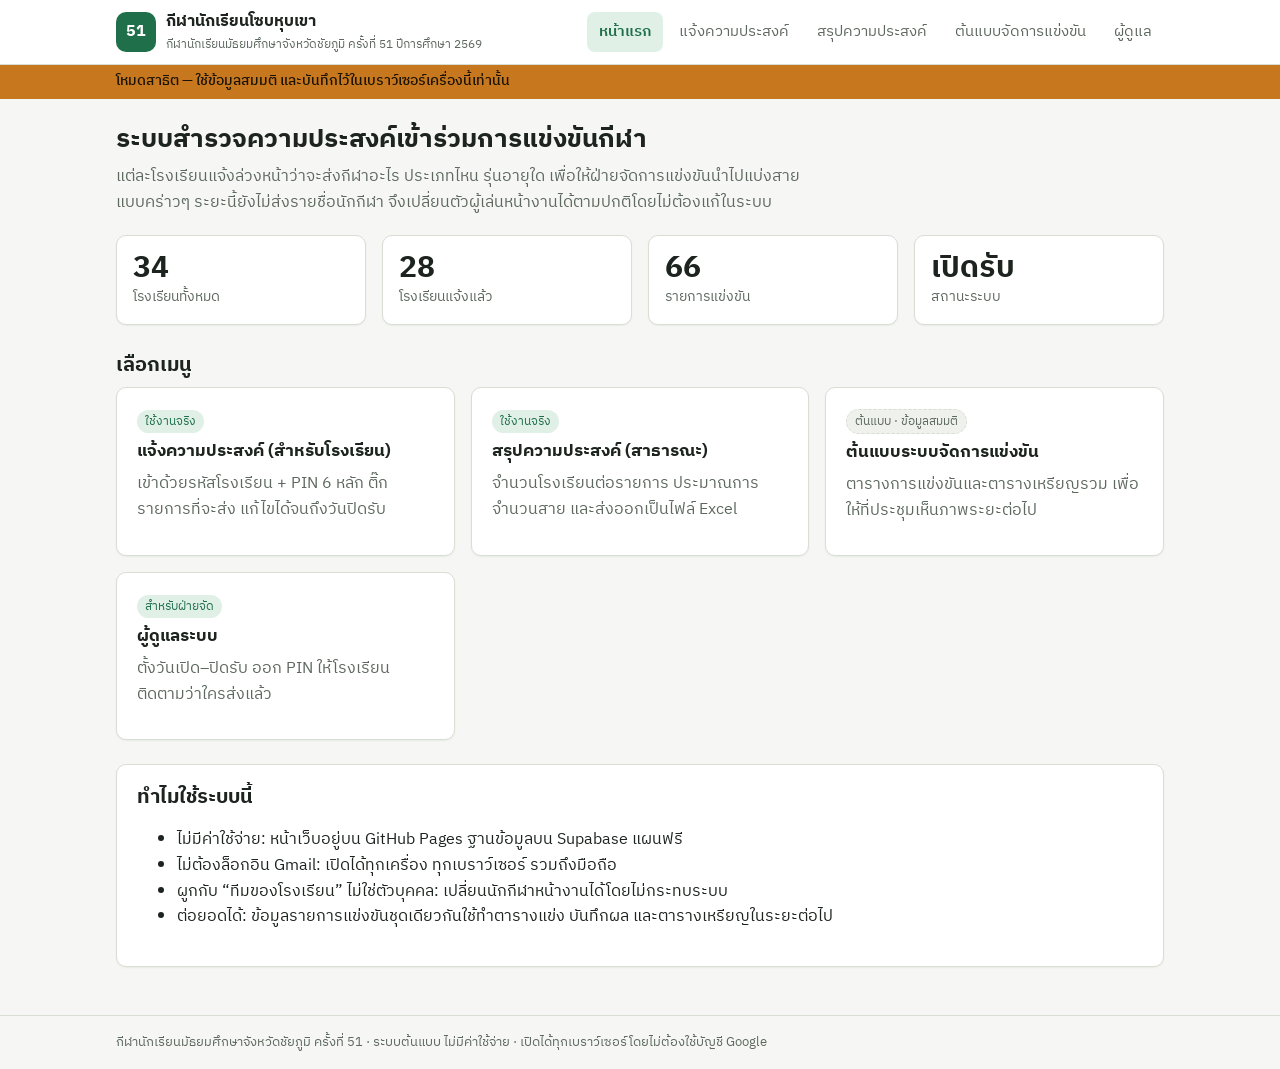
==== index.html @ e8194dce "Add sports intent survey system and competition prototype Static site (GitHub Pages) with optional S" ====
<!doctype html>
<html lang="th">
<head>
  <meta charset="utf-8">
  <meta name="viewport" content="width=device-width, initial-scale=1">
  <title>ระบบกีฬานักเรียนชัยภูมิ ครั้งที่ 51</title>
  <link rel="preconnect" href="https://fonts.googleapis.com">
  <link rel="preconnect" href="https://fonts.gstatic.com" crossorigin>
  <link href="https://fonts.googleapis.com/css2?family=IBM+Plex+Sans+Thai:wght@400;500;600;700&display=swap" rel="stylesheet">
  <link rel="stylesheet" href="assets/css/style.css">
</head>
<body>
  <main>
    <div class="wrap">
      <div class="page-head">
        <h1 id="title">ระบบสำรวจความประสงค์เข้าร่วมการแข่งขันกีฬา</h1>
        <p>แต่ละโรงเรียนแจ้งล่วงหน้าว่าจะส่งกีฬาอะไร ประเภทไหน รุ่นอายุใด เพื่อให้ฝ่ายจัดการแข่งขันนำไปแบ่งสายแบบคร่าวๆ
           ระยะนี้ยังไม่ส่งรายชื่อนักกีฬา จึงเปลี่ยนตัวผู้เล่นหน้างานได้ตามปกติโดยไม่ต้องแก้ในระบบ</p>
      </div>

      <div class="grid grid-4" id="stats"></div>

      <h2 style="margin-top:28px">เลือกเมนู</h2>
      <div class="grid grid-2">
        <a class="card tile" href="survey.html">
          <span class="tag">ใช้งานจริง</span>
          <h3>แจ้งความประสงค์ (สำหรับโรงเรียน)</h3>
          <p class="muted">เข้าด้วยรหัสโรงเรียน + PIN 6 หลัก ติ๊กรายการที่จะส่ง แก้ไขได้จนถึงวันปิดรับ</p>
        </a>
        <a class="card tile" href="summary.html">
          <span class="tag">ใช้งานจริง</span>
          <h3>สรุปความประสงค์ (สาธารณะ)</h3>
          <p class="muted">จำนวนโรงเรียนต่อรายการ ประมาณการจำนวนสาย และส่งออกเป็นไฟล์ Excel</p>
        </a>
        <a class="card tile" href="competition.html">
          <span class="tag demo">ต้นแบบ · ข้อมูลสมมติ</span>
          <h3>ต้นแบบระบบจัดการแข่งขัน</h3>
          <p class="muted">ตารางการแข่งขันและตารางเหรียญรวม เพื่อให้ที่ประชุมเห็นภาพระยะต่อไป</p>
        </a>
        <a class="card tile" href="admin.html">
          <span class="tag">สำหรับฝ่ายจัด</span>
          <h3>ผู้ดูแลระบบ</h3>
          <p class="muted">ตั้งวันเปิด–ปิดรับ ออก PIN ให้โรงเรียน ติดตามว่าใครส่งแล้ว</p>
        </a>
      </div>

      <div class="card" style="margin-top:24px">
        <h2>ทำไมใช้ระบบนี้</h2>
        <ul>
          <li>ไม่มีค่าใช้จ่าย: หน้าเว็บอยู่บน GitHub Pages ฐานข้อมูลบน Supabase แผนฟรี</li>
          <li>ไม่ต้องล็อกอิน Gmail: เปิดได้ทุกเครื่อง ทุกเบราว์เซอร์ รวมถึงมือถือ</li>
          <li>ผูกกับ “ทีมของโรงเรียน” ไม่ใช่ตัวบุคคล: เปลี่ยนนักกีฬาหน้างานได้โดยไม่กระทบระบบ</li>
          <li>ต่อยอดได้: ข้อมูลรายการแข่งขันชุดเดียวกันใช้ทำตารางแข่ง บันทึกผล และตารางเหรียญในระยะต่อไป</li>
        </ul>
      </div>
    </div>
  </main>

  <script src="assets/js/config.js"></script>
  <script src="assets/js/mockdata.js"></script>
  <script src="assets/js/store.js"></script>
  <script src="assets/js/ui.js"></script>
  <script>
    (async function () {
      const { esc } = UI;
      try {
        const [cat, data, settings] = await Promise.all([Store.catalog(), Store.intents(), Store.settings()]);
        const submitted = data.submissions.length;
        const open = Store.isOpen(settings);
        const stats = [
          [cat.schools.length, 'โรงเรียนทั้งหมด'],
          [submitted, 'โรงเรียนแจ้งแล้ว'],
          [cat.events.length, 'รายการแข่งขัน'],
          [open ? 'เปิดรับ' : 'ปิดรับ', settings.close_at ? 'ปิดรับ ' + UI.thaiDateTime(settings.close_at, false) : 'สถานะระบบ'],
        ];
        document.getElementById('stats').innerHTML = stats.map(([n, l]) =>
          `<div class="card stat"><div class="num">${esc(n)}</div><div class="lbl">${esc(l)}</div></div>`).join('');
      } catch (e) {
        document.getElementById('stats').innerHTML = `<div class="error">${esc(e.message)}</div>`;
      }
    })();
  </script>
</body>
</html>
---- assets/css/style.css ----
:root {
  --bg: #f6f7f4;
  --surface: #ffffff;
  --surface-2: #eef1ec;
  --border: #d9ded5;
  --text: #1d241f;
  --muted: #5d685f;
  --brand: #1f6f4a;
  --brand-ink: #ffffff;
  --brand-soft: #e1f0e7;
  --accent: #c7781f;
  --danger: #b3261e;
  --danger-soft: #fbe9e7;
  --ok: #1f6f4a;
  --gold: #c9a227;
  --silver: #9aa3ab;
  --bronze: #a86a3d;
  --radius: 10px;
  --shadow: 0 1px 2px rgba(20, 30, 20, 0.06);
  color-scheme: light;
}

@media (prefers-color-scheme: dark) {
  :root {
    --bg: #141815;
    --surface: #1c211d;
    --surface-2: #232a25;
    --border: #333c35;
    --text: #e7ece8;
    --muted: #a3ada5;
    --brand: #5cc28f;
    --brand-ink: #0c1a12;
    --brand-soft: #1f3529;
    --accent: #e3a254;
    --danger: #f2b8b5;
    --danger-soft: #3a1f1d;
    --ok: #5cc28f;
    color-scheme: dark;
  }
}

* { box-sizing: border-box; }
html { -webkit-text-size-adjust: 100%; }
body {
  margin: 0;
  font-family: 'IBM Plex Sans Thai', 'Sarabun', system-ui, -apple-system, 'Segoe UI', sans-serif;
  font-size: 16px;
  line-height: 1.6;
  background: var(--bg);
  color: var(--text);
  min-height: 100vh;
  display: flex;
  flex-direction: column;
}
main { flex: 1; padding: 24px 0 48px; }
.wrap { width: 100%; max-width: 1080px; margin: 0 auto; padding: 0 16px; }
h1, h2, h3 { line-height: 1.3; margin: 0 0 8px; }
h1 { font-size: 1.6rem; }
h2 { font-size: 1.25rem; }
h3 { font-size: 1.05rem; }
p { margin: 0 0 12px; }
a { color: var(--brand); }
.muted { color: var(--muted); }
.small { font-size: 0.875rem; }
.hidden { display: none !important; }

/* header */
.site-header { background: var(--surface); border-bottom: 1px solid var(--border); position: sticky; top: 0; z-index: 20; }
.header-inner { display: flex; align-items: center; gap: 16px; min-height: 64px; flex-wrap: wrap; }
.brand { display: flex; align-items: center; gap: 10px; text-decoration: none; color: var(--text); flex: 1; min-width: 0; }
.brand-mark {
  flex: none; width: 40px; height: 40px; border-radius: 10px; display: grid; place-items: center;
  background: var(--brand); color: var(--brand-ink); font-weight: 700;
}
.brand-text { display: flex; flex-direction: column; min-width: 0; }
.brand-text strong { font-size: 1rem; }
.brand-text small { color: var(--muted); font-size: 0.78rem; white-space: nowrap; overflow: hidden; text-overflow: ellipsis; }
.site-nav { display: flex; gap: 4px; flex-wrap: wrap; }
.site-nav a { padding: 8px 12px; border-radius: 8px; text-decoration: none; color: var(--muted); font-size: 0.95rem; }
.site-nav a:hover { background: var(--surface-2); color: var(--text); }
.site-nav a[aria-current='page'] { background: var(--brand-soft); color: var(--brand); font-weight: 600; }
.nav-toggle { display: none; background: none; border: 1px solid var(--border); border-radius: 8px; color: var(--text); font-size: 1.2rem; padding: 4px 10px; cursor: pointer; }
@media (max-width: 820px) {
  .nav-toggle { display: block; }
  .site-nav { display: none; width: 100%; flex-direction: column; padding-bottom: 12px; }
  .site-header.nav-open .site-nav { display: flex; }
}
.demo-bar { background: var(--accent); color: #1a1205; font-size: 0.85rem; padding: 6px 0; font-weight: 500; }
.site-footer { border-top: 1px solid var(--border); color: var(--muted); font-size: 0.82rem; padding: 16px 0; }

/* blocks */
.card { background: var(--surface); border: 1px solid var(--border); border-radius: var(--radius); padding: 20px; box-shadow: var(--shadow); }
.card + .card { margin-top: 16px; }
.grid > .card { margin-top: 0; }
.grid { display: grid; gap: 16px; }
.grid-2 { grid-template-columns: repeat(auto-fit, minmax(280px, 1fr)); }
.grid-4 { grid-template-columns: repeat(auto-fit, minmax(160px, 1fr)); }
.stack > * + * { margin-top: 16px; }
.row { display: flex; gap: 12px; align-items: center; flex-wrap: wrap; }
.row.between { justify-content: space-between; }
.page-head { margin-bottom: 20px; }
.page-head p { color: var(--muted); max-width: 70ch; }

.tile { display: block; text-decoration: none; color: var(--text); }
.tile:hover { border-color: var(--brand); }
.tile .tag { display: inline-block; font-size: 0.75rem; padding: 2px 8px; border-radius: 999px; background: var(--brand-soft); color: var(--brand); margin-bottom: 8px; }
.tile .tag.demo { background: var(--surface-2); color: var(--muted); border: 1px dashed var(--border); }

.stat { padding: 16px; }
.stat .num { font-size: 1.9rem; font-weight: 700; line-height: 1.1; }
.stat .lbl { color: var(--muted); font-size: 0.875rem; }

/* forms */
label { display: block; font-weight: 500; margin-bottom: 4px; }
input[type='text'], input[type='password'], input[type='email'], input[type='datetime-local'], select, textarea {
  width: 100%; font: inherit; color: var(--text); background: var(--surface);
  border: 1px solid var(--border); border-radius: 8px; padding: 10px 12px;
}
input:focus, select:focus, textarea:focus, button:focus-visible { outline: 2px solid var(--brand); outline-offset: 1px; }
.field + .field { margin-top: 12px; }
.btn {
  display: inline-flex; align-items: center; justify-content: center; gap: 6px;
  font: inherit; font-weight: 600; border-radius: 8px; padding: 10px 18px; cursor: pointer;
  border: 1px solid var(--brand); background: var(--brand); color: var(--brand-ink); text-decoration: none;
}
.btn:disabled { opacity: 0.5; cursor: not-allowed; }
.btn.secondary { background: transparent; color: var(--brand); }
.btn.ghost { background: transparent; color: var(--muted); border-color: var(--border); }
.btn.small { padding: 6px 12px; font-size: 0.875rem; }
.error { background: var(--danger-soft); color: var(--danger); border-radius: 8px; padding: 10px 12px; margin-top: 12px; }
.notice { background: var(--brand-soft); color: var(--text); border-radius: 8px; padding: 10px 12px; }

/* survey */
.sport { border: 1px solid var(--border); border-radius: var(--radius); background: var(--surface); overflow: hidden; }
.sport + .sport { margin-top: 12px; }
.sport > summary {
  list-style: none; cursor: pointer; padding: 14px 16px; display: flex; align-items: center; gap: 12px; font-weight: 600;
}
.sport > summary::-webkit-details-marker { display: none; }
.sport > summary::before { content: '▸'; color: var(--muted); transition: transform 0.15s; }
.sport[open] > summary::before { transform: rotate(90deg); }
.sport > summary .count { margin-left: auto; font-weight: 500; font-size: 0.875rem; color: var(--muted); }
.sport > summary .count.on { color: var(--brand); }
.sport-body { padding: 0 16px 16px; }
.cat { margin-top: 8px; }
.cat h4 { margin: 8px 0 6px; font-size: 0.9rem; color: var(--muted); font-weight: 500; }
.chips { display: flex; flex-wrap: wrap; gap: 8px; }
.chip { position: relative; }
.chip input { position: absolute; opacity: 0; inset: 0; cursor: pointer; }
.chip span {
  display: inline-block; padding: 8px 14px; border-radius: 999px; border: 1px solid var(--border);
  background: var(--surface); font-size: 0.92rem; user-select: none;
}
.chip input:checked + span { background: var(--brand); color: var(--brand-ink); border-color: var(--brand); }
.chip input:focus-visible + span { outline: 2px solid var(--brand); outline-offset: 2px; }
.chip input:disabled + span { opacity: 0.55; }
.savebar {
  position: sticky; bottom: 0; background: var(--surface); border-top: 1px solid var(--border);
  padding: 12px 0; margin-top: 20px; z-index: 10;
}

/* tables */
.table-wrap { overflow-x: auto; border: 1px solid var(--border); border-radius: var(--radius); background: var(--surface); }
table { width: 100%; border-collapse: collapse; font-size: 0.93rem; }
th, td { text-align: left; padding: 10px 12px; border-bottom: 1px solid var(--border); vertical-align: top; }
th { background: var(--surface-2); font-weight: 600; white-space: nowrap; }
tr:last-child td { border-bottom: none; }
td.num, th.num { text-align: right; font-variant-numeric: tabular-nums; }
.pill { display: inline-block; padding: 1px 8px; border-radius: 999px; font-size: 0.78rem; background: var(--surface-2); color: var(--muted); white-space: nowrap; }
.pill.ok { background: var(--brand-soft); color: var(--brand); }
.pill.warn { background: var(--danger-soft); color: var(--danger); }
.pill.live { background: var(--accent); color: #1a1205; }

/* bars */
.bars { display: grid; gap: 8px; }
.bar-row { display: grid; grid-template-columns: 120px 1fr 48px; gap: 10px; align-items: center; font-size: 0.92rem; }
.bar-track { background: var(--surface-2); border-radius: 6px; height: 14px; overflow: hidden; }
.bar-fill { background: var(--brand); height: 100%; border-radius: 6px; }
@media (max-width: 520px) { .bar-row { grid-template-columns: 90px 1fr 40px; } }

/* competition */
.tabs { display: flex; gap: 4px; border-bottom: 1px solid var(--border); margin-bottom: 16px; overflow-x: auto; }
.tabs button { font: inherit; background: none; border: none; border-bottom: 3px solid transparent; padding: 10px 14px; cursor: pointer; color: var(--muted); white-space: nowrap; }
.tabs button[aria-selected='true'] { color: var(--brand); border-bottom-color: var(--brand); font-weight: 600; }
.match { display: grid; grid-template-columns: 64px 1fr auto 1fr; gap: 10px; align-items: center; padding: 10px 12px; border-bottom: 1px solid var(--border); }
.match:last-child { border-bottom: none; }
.match .time { color: var(--muted); font-variant-numeric: tabular-nums; font-size: 0.9rem; }
.match .team-a { text-align: right; }
.match .score { font-weight: 700; font-variant-numeric: tabular-nums; min-width: 64px; text-align: center; background: var(--surface-2); border-radius: 6px; padding: 2px 8px; }
.match .score.pending { font-weight: 400; color: var(--muted); }
.match .meta { grid-column: 2 / -1; color: var(--muted); font-size: 0.8rem; margin-top: -6px; }
@media (max-width: 560px) {
  .match { grid-template-columns: 1fr auto 1fr; }
  .match .time { grid-column: 1 / -1; }
  .match .meta { grid-column: 1 / -1; }
}
.medal { display: inline-grid; place-items: center; width: 28px; height: 28px; border-radius: 50%; font-weight: 700; font-size: 0.85rem; color: #1a1205; }
.medal.g { background: var(--gold); }
.medal.s { background: var(--silver); }
.medal.b { background: var(--bronze); color: #fff; }

.toast {
  position: fixed; left: 50%; bottom: 24px; transform: translate(-50%, 120px); transition: transform 0.25s;
  background: var(--text); color: var(--bg); padding: 10px 18px; border-radius: 8px; z-index: 50; max-width: calc(100% - 32px);
}
.toast.show { transform: translate(-50%, 0); }
.toast[data-kind='error'] { background: var(--danger); color: #fff; }

@media print {
  .site-header, .demo-bar, .site-footer, .no-print { display: none !important; }
  body { background: #fff; color: #000; }
  .card, .table-wrap { border-color: #999; box-shadow: none; }
}
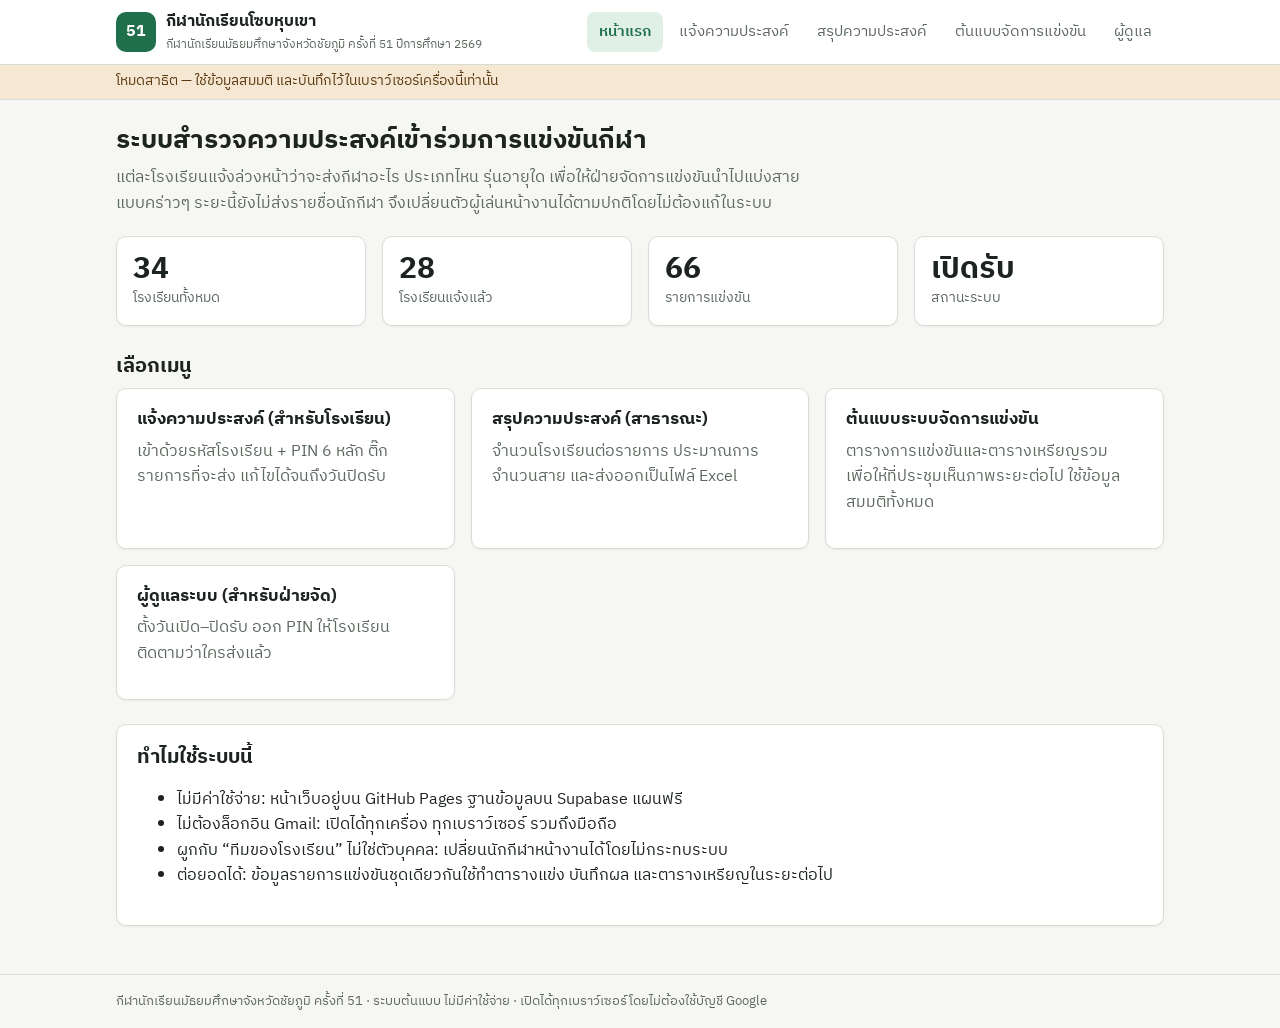
==== commit eff69b40: "Apply low-risk fixes from the design review - Field borders reach 3:1 against the surface (WCAG 1.4." ====
--- a/index.html
+++ b/index.html
@@ -23,23 +23,19 @@
       <h2 style="margin-top:28px">เลือกเมนู</h2>
       <div class="grid grid-2">
         <a class="card tile" href="survey.html">
-          <span class="tag">ใช้งานจริง</span>
           <h3>แจ้งความประสงค์ (สำหรับโรงเรียน)</h3>
           <p class="muted">เข้าด้วยรหัสโรงเรียน + PIN 6 หลัก ติ๊กรายการที่จะส่ง แก้ไขได้จนถึงวันปิดรับ</p>
         </a>
         <a class="card tile" href="summary.html">
-          <span class="tag">ใช้งานจริง</span>
           <h3>สรุปความประสงค์ (สาธารณะ)</h3>
           <p class="muted">จำนวนโรงเรียนต่อรายการ ประมาณการจำนวนสาย และส่งออกเป็นไฟล์ Excel</p>
         </a>
         <a class="card tile" href="competition.html">
-          <span class="tag demo">ต้นแบบ · ข้อมูลสมมติ</span>
           <h3>ต้นแบบระบบจัดการแข่งขัน</h3>
-          <p class="muted">ตารางการแข่งขันและตารางเหรียญรวม เพื่อให้ที่ประชุมเห็นภาพระยะต่อไป</p>
+          <p class="muted">ตารางการแข่งขันและตารางเหรียญรวม เพื่อให้ที่ประชุมเห็นภาพระยะต่อไป ใช้ข้อมูลสมมติทั้งหมด</p>
         </a>
         <a class="card tile" href="admin.html">
-          <span class="tag">สำหรับฝ่ายจัด</span>
-          <h3>ผู้ดูแลระบบ</h3>
+          <h3>ผู้ดูแลระบบ (สำหรับฝ่ายจัด)</h3>
           <p class="muted">ตั้งวันเปิด–ปิดรับ ออก PIN ให้โรงเรียน ติดตามว่าใครส่งแล้ว</p>
         </a>
       </div>
--- a/assets/css/style.css
+++ b/assets/css/style.css
@@ -3,6 +3,7 @@
   --surface: #ffffff;
   --surface-2: #eef1ec;
   --border: #d9ded5;
+  --field-border: #7d897f;
   --text: #1d241f;
   --muted: #5d685f;
   --brand: #1f6f4a;
@@ -14,7 +15,9 @@
   --ok: #1f6f4a;
   --gold: #c9a227;
   --silver: #9aa3ab;
-  --bronze: #a86a3d;
+  --bronze: #8f5530;
+  --notice-bg: #f6e7d3;
+  --notice-ink: #5a3a10;
   --radius: 10px;
   --shadow: 0 1px 2px rgba(20, 30, 20, 0.06);
   color-scheme: light;
@@ -26,6 +29,7 @@
     --surface: #1c211d;
     --surface-2: #232a25;
     --border: #333c35;
+    --field-border: #6f7b72;
     --text: #e7ece8;
     --muted: #a3ada5;
     --brand: #5cc28f;
@@ -35,6 +39,8 @@
     --danger: #f2b8b5;
     --danger-soft: #3a1f1d;
     --ok: #5cc28f;
+    --notice-bg: #3a2a14;
+    --notice-ink: #f3dcc0;
     color-scheme: dark;
   }
 }
@@ -49,16 +55,19 @@
   background: var(--bg);
   color: var(--text);
   min-height: 100vh;
+  accent-color: var(--brand);
   display: flex;
   flex-direction: column;
 }
 main { flex: 1; padding: 24px 0 48px; }
 .wrap { width: 100%; max-width: 1080px; margin: 0 auto; padding: 0 16px; }
+::selection { background: var(--brand); color: var(--brand-ink); }
 h1, h2, h3 { line-height: 1.3; margin: 0 0 8px; }
 h1 { font-size: 1.6rem; }
 h2 { font-size: 1.25rem; }
 h3 { font-size: 1.05rem; }
 p { margin: 0 0 12px; }
+p, li { text-wrap: pretty; }
 a { color: var(--brand); }
 .muted { color: var(--muted); }
 .small { font-size: 0.875rem; }
@@ -79,13 +88,14 @@
 .site-nav a { padding: 8px 12px; border-radius: 8px; text-decoration: none; color: var(--muted); font-size: 0.95rem; }
 .site-nav a:hover { background: var(--surface-2); color: var(--text); }
 .site-nav a[aria-current='page'] { background: var(--brand-soft); color: var(--brand); font-weight: 600; }
-.nav-toggle { display: none; background: none; border: 1px solid var(--border); border-radius: 8px; color: var(--text); font-size: 1.2rem; padding: 4px 10px; cursor: pointer; }
+.nav-toggle { display: none; background: none; border: 1px solid var(--border); border-radius: 8px; color: var(--text); width: 44px; height: 44px; padding: 0; cursor: pointer; }
+.nav-toggle svg { display: block; margin: auto; }
 @media (max-width: 820px) {
-  .nav-toggle { display: block; }
+  .nav-toggle { display: grid; place-items: center; }
   .site-nav { display: none; width: 100%; flex-direction: column; padding-bottom: 12px; }
   .site-header.nav-open .site-nav { display: flex; }
 }
-.demo-bar { background: var(--accent); color: #1a1205; font-size: 0.85rem; padding: 6px 0; font-weight: 500; }
+.demo-bar { background: var(--notice-bg); color: var(--notice-ink); border-bottom: 1px solid var(--border); font-size: 0.85rem; padding: 6px 0; }
 .site-footer { border-top: 1px solid var(--border); color: var(--muted); font-size: 0.82rem; padding: 16px 0; }
 
 /* blocks */
@@ -103,8 +113,6 @@
 
 .tile { display: block; text-decoration: none; color: var(--text); }
 .tile:hover { border-color: var(--brand); }
-.tile .tag { display: inline-block; font-size: 0.75rem; padding: 2px 8px; border-radius: 999px; background: var(--brand-soft); color: var(--brand); margin-bottom: 8px; }
-.tile .tag.demo { background: var(--surface-2); color: var(--muted); border: 1px dashed var(--border); }
 
 .stat { padding: 16px; }
 .stat .num { font-size: 1.9rem; font-weight: 700; line-height: 1.1; }
@@ -114,7 +122,7 @@
 label { display: block; font-weight: 500; margin-bottom: 4px; }
 input[type='text'], input[type='password'], input[type='email'], input[type='datetime-local'], select, textarea {
   width: 100%; font: inherit; color: var(--text); background: var(--surface);
-  border: 1px solid var(--border); border-radius: 8px; padding: 10px 12px;
+  border: 1px solid var(--field-border); border-radius: 8px; padding: 10px 12px;
 }
 input:focus, select:focus, textarea:focus, button:focus-visible { outline: 2px solid var(--brand); outline-offset: 1px; }
 .field + .field { margin-top: 12px; }
@@ -126,7 +134,8 @@
 .btn:disabled { opacity: 0.5; cursor: not-allowed; }
 .btn.secondary { background: transparent; color: var(--brand); }
 .btn.ghost { background: transparent; color: var(--muted); border-color: var(--border); }
-.btn.small { padding: 6px 12px; font-size: 0.875rem; }
+.btn.small { padding: 6px 12px; font-size: 0.875rem; min-height: 40px; }
+@media (pointer: coarse) { .btn.small { min-height: 44px; } }
 .error { background: var(--danger-soft); color: var(--danger); border-radius: 8px; padding: 10px 12px; margin-top: 12px; }
 .notice { background: var(--brand-soft); color: var(--text); border-radius: 8px; padding: 10px 12px; }
 
@@ -137,13 +146,19 @@
   list-style: none; cursor: pointer; padding: 14px 16px; display: flex; align-items: center; gap: 12px; font-weight: 600;
 }
 .sport > summary::-webkit-details-marker { display: none; }
-.sport > summary::before { content: '▸'; color: var(--muted); transition: transform 0.15s; }
-.sport[open] > summary::before { transform: rotate(90deg); }
+.sport > summary::before {
+  content: ''; flex: none; width: 7px; height: 7px; margin-left: 2px;
+  border-right: 2px solid var(--muted); border-bottom: 2px solid var(--muted);
+  transform: rotate(-45deg); transition: transform 0.15s;
+}
+.sport[open] > summary::before { transform: rotate(45deg); }
+.sport-title { font-size: 1rem; margin: 0; font-weight: 600; }
+.sport-title .kind { font-weight: 400; font-size: 0.875rem; color: var(--muted); }
 .sport > summary .count { margin-left: auto; font-weight: 500; font-size: 0.875rem; color: var(--muted); }
 .sport > summary .count.on { color: var(--brand); }
 .sport-body { padding: 0 16px 16px; }
 .cat { margin-top: 8px; }
-.cat h4 { margin: 8px 0 6px; font-size: 0.9rem; color: var(--muted); font-weight: 500; }
+.cat h3 { margin: 8px 0 6px; font-size: 0.9rem; color: var(--muted); font-weight: 500; }
 .chips { display: flex; flex-wrap: wrap; gap: 8px; }
 .chip { position: relative; }
 .chip input { position: absolute; opacity: 0; inset: 0; cursor: pointer; }
@@ -165,11 +180,13 @@
 th, td { text-align: left; padding: 10px 12px; border-bottom: 1px solid var(--border); vertical-align: top; }
 th { background: var(--surface-2); font-weight: 600; white-space: nowrap; }
 tr:last-child td { border-bottom: none; }
+.card .table-wrap { border: none; border-radius: 0; margin: 0 -20px -20px; border-top: 1px solid var(--border); }
+.card .table-wrap th:first-child, .card .table-wrap td:first-child { padding-left: 20px; }
+.card .table-wrap th:last-child, .card .table-wrap td:last-child { padding-right: 20px; }
 td.num, th.num { text-align: right; font-variant-numeric: tabular-nums; }
 .pill { display: inline-block; padding: 1px 8px; border-radius: 999px; font-size: 0.78rem; background: var(--surface-2); color: var(--muted); white-space: nowrap; }
 .pill.ok { background: var(--brand-soft); color: var(--brand); }
 .pill.warn { background: var(--danger-soft); color: var(--danger); }
-.pill.live { background: var(--accent); color: #1a1205; }
 
 /* bars */
 .bars { display: grid; gap: 8px; }
@@ -194,16 +211,21 @@
   .match .time { grid-column: 1 / -1; }
   .match .meta { grid-column: 1 / -1; }
 }
-.medal { display: inline-grid; place-items: center; width: 28px; height: 28px; border-radius: 50%; font-weight: 700; font-size: 0.85rem; color: #1a1205; }
+.medal { display: inline-block; width: 12px; height: 12px; border-radius: 50%; vertical-align: -1px; margin-right: 6px; }
 .medal.g { background: var(--gold); }
 .medal.s { background: var(--silver); }
-.medal.b { background: var(--bronze); color: #fff; }
+.medal.b { background: var(--bronze); }
 
 .toast {
   position: fixed; left: 50%; bottom: 24px; transform: translate(-50%, 120px); transition: transform 0.25s;
   background: var(--text); color: var(--bg); padding: 10px 18px; border-radius: 8px; z-index: 50; max-width: calc(100% - 32px);
 }
 .toast.show { transform: translate(-50%, 0); }
+@media (prefers-reduced-motion: reduce) {
+  .toast { transition: opacity 0.2s; opacity: 0; transform: translate(-50%, 0); }
+  .toast.show { opacity: 1; }
+  .sport > summary::before { transition: none; }
+}
 .toast[data-kind='error'] { background: var(--danger); color: #fff; }
 
 @media print {
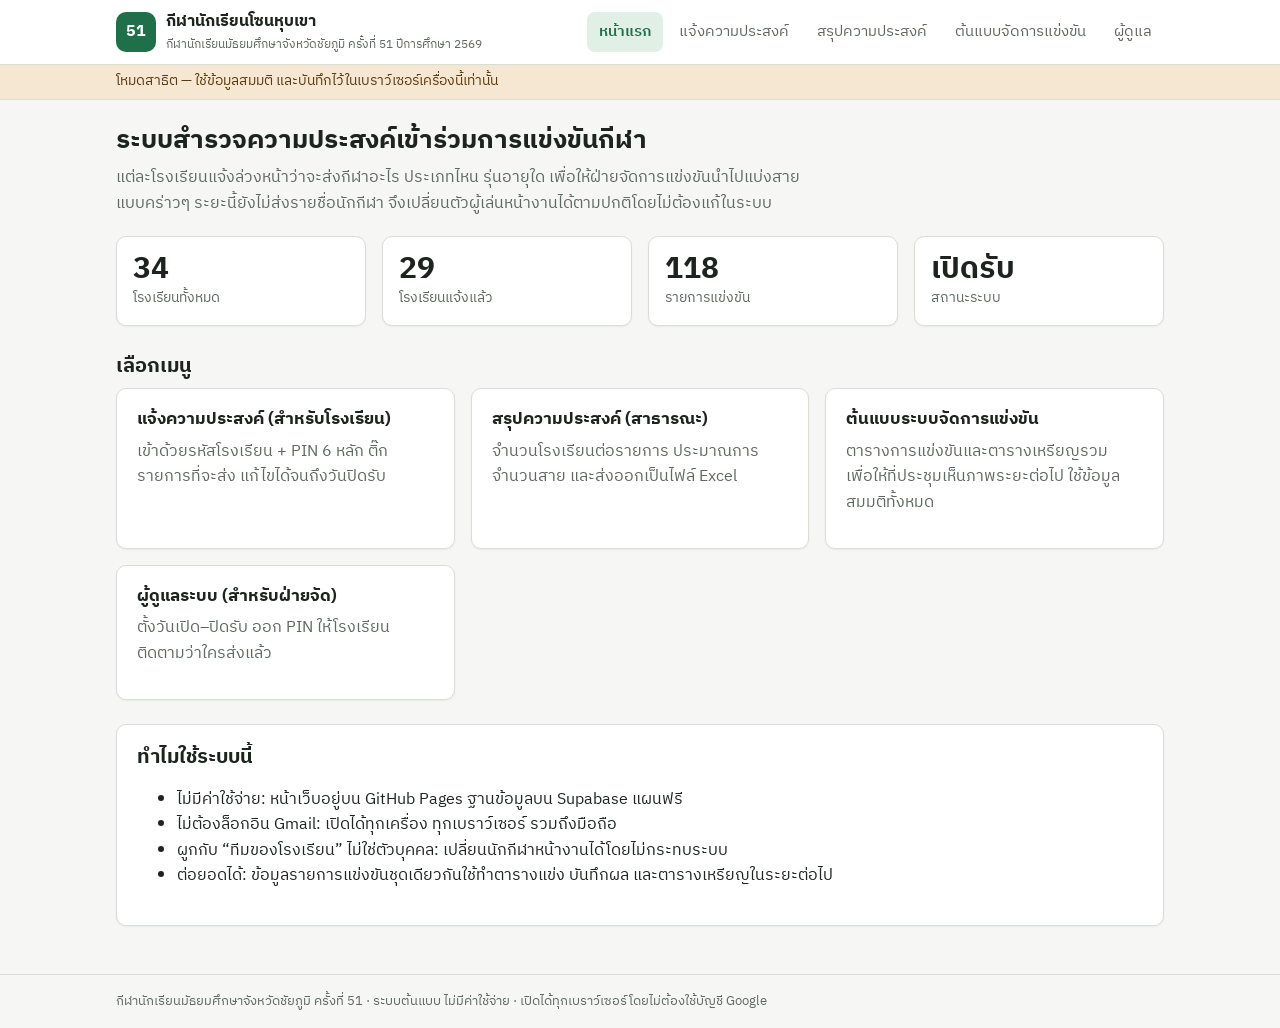
==== commit 8ee052f8: "Load the organizers' sport list and let admins manage events - Import 18 sports / 118 events from th" ====
--- a/index.html
+++ b/index.html
@@ -53,6 +53,7 @@
   </main>
 
   <script src="assets/js/config.js"></script>
+  <script src="assets/js/catalog.js"></script>
   <script src="assets/js/mockdata.js"></script>
   <script src="assets/js/store.js"></script>
   <script src="assets/js/ui.js"></script>
--- a/assets/css/style.css
+++ b/assets/css/style.css
@@ -72,6 +72,8 @@
 .muted { color: var(--muted); }
 .small { font-size: 0.875rem; }
 .hidden { display: none !important; }
+.nowrap { white-space: nowrap; }
+.sr-only { position: absolute; width: 1px; height: 1px; padding: 0; margin: -1px; overflow: hidden; clip: rect(0 0 0 0); white-space: nowrap; border: 0; }
 
 /* header */
 .site-header { background: var(--surface); border-bottom: 1px solid var(--border); position: sticky; top: 0; z-index: 20; }
@@ -159,6 +161,8 @@
 .sport-body { padding: 0 16px 16px; }
 .cat { margin-top: 8px; }
 .cat h3 { margin: 8px 0 6px; font-size: 0.9rem; color: var(--muted); font-weight: 500; }
+.cat-note { margin: -4px 0 6px; font-size: 0.8rem; }
+.sport-info { margin: 0 0 4px; }
 .chips { display: flex; flex-wrap: wrap; gap: 8px; }
 .chip { position: relative; }
 .chip input { position: absolute; opacity: 0; inset: 0; cursor: pointer; }
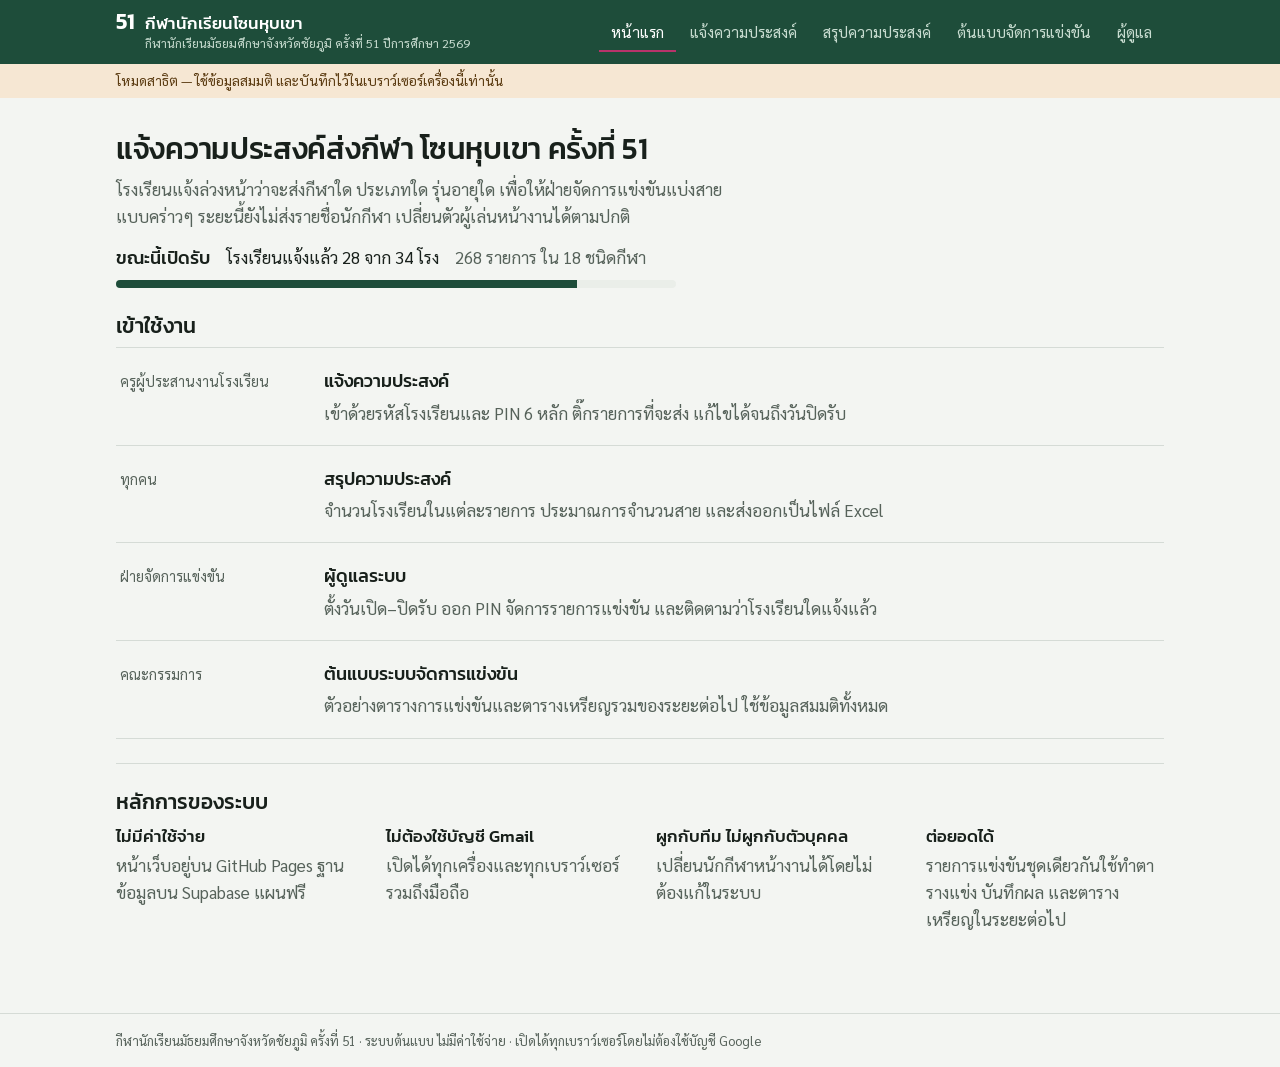
==== commit 9c17906e: "Redesign the UI around the entry-form grid Applies the design plan from the impeccable / frontend-de" ====
--- a/index.html
+++ b/index.html
@@ -6,49 +6,55 @@
   <title>ระบบกีฬานักเรียนชัยภูมิ ครั้งที่ 51</title>
   <link rel="preconnect" href="https://fonts.googleapis.com">
   <link rel="preconnect" href="https://fonts.gstatic.com" crossorigin>
-  <link href="https://fonts.googleapis.com/css2?family=IBM+Plex+Sans+Thai:wght@400;500;600;700&display=swap" rel="stylesheet">
+  <link href="https://fonts.googleapis.com/css2?family=Kanit:wght@500;600&family=Sarabun:wght@400;500;600&display=swap" rel="stylesheet">
   <link rel="stylesheet" href="assets/css/style.css">
 </head>
 <body>
   <main>
     <div class="wrap">
       <div class="page-head">
-        <h1 id="title">ระบบสำรวจความประสงค์เข้าร่วมการแข่งขันกีฬา</h1>
-        <p>แต่ละโรงเรียนแจ้งล่วงหน้าว่าจะส่งกีฬาอะไร ประเภทไหน รุ่นอายุใด เพื่อให้ฝ่ายจัดการแข่งขันนำไปแบ่งสายแบบคร่าวๆ
-           ระยะนี้ยังไม่ส่งรายชื่อนักกีฬา จึงเปลี่ยนตัวผู้เล่นหน้างานได้ตามปกติโดยไม่ต้องแก้ในระบบ</p>
+        <h1 id="title">แจ้งความประสงค์ส่งกีฬา โซนหุบเขา ครั้งที่ 51</h1>
+        <p>โรงเรียนแจ้งล่วงหน้าว่าจะส่งกีฬาใด ประเภทใด รุ่นอายุใด เพื่อให้ฝ่ายจัดการแข่งขันแบ่งสายแบบคร่าวๆ
+           ระยะนี้ยังไม่ส่งรายชื่อนักกีฬา เปลี่ยนตัวผู้เล่นหน้างานได้ตามปกติ</p>
+        <div class="status-line" id="status"></div>
+        <div class="progress" id="progress" role="img"><span style="width:0"></span></div>
       </div>
 
-      <div class="grid grid-4" id="stats"></div>
+      <section class="section" aria-labelledby="menu-h">
+        <h2 id="menu-h">เข้าใช้งาน</h2>
+        <ul class="menu-list">
+          <li><a href="survey.html">
+            <span class="menu-who">ครูผู้ประสานงานโรงเรียน</span>
+            <span class="menu-title">แจ้งความประสงค์</span>
+            <span class="menu-desc">เข้าด้วยรหัสโรงเรียนและ PIN 6 หลัก ติ๊กรายการที่จะส่ง แก้ไขได้จนถึงวันปิดรับ</span>
+          </a></li>
+          <li><a href="summary.html">
+            <span class="menu-who">ทุกคน</span>
+            <span class="menu-title">สรุปความประสงค์</span>
+            <span class="menu-desc">จำนวนโรงเรียนในแต่ละรายการ ประมาณการจำนวนสาย และส่งออกเป็นไฟล์ Excel</span>
+          </a></li>
+          <li><a href="admin.html">
+            <span class="menu-who">ฝ่ายจัดการแข่งขัน</span>
+            <span class="menu-title">ผู้ดูแลระบบ</span>
+            <span class="menu-desc">ตั้งวันเปิด–ปิดรับ ออก PIN จัดการรายการแข่งขัน และติดตามว่าโรงเรียนใดแจ้งแล้ว</span>
+          </a></li>
+          <li><a href="competition.html">
+            <span class="menu-who">คณะกรรมการ</span>
+            <span class="menu-title">ต้นแบบระบบจัดการแข่งขัน</span>
+            <span class="menu-desc">ตัวอย่างตารางการแข่งขันและตารางเหรียญรวมของระยะต่อไป ใช้ข้อมูลสมมติทั้งหมด</span>
+          </a></li>
+        </ul>
+      </section>
 
-      <h2 style="margin-top:28px">เลือกเมนู</h2>
-      <div class="grid grid-2">
-        <a class="card tile" href="survey.html">
-          <h3>แจ้งความประสงค์ (สำหรับโรงเรียน)</h3>
-          <p class="muted">เข้าด้วยรหัสโรงเรียน + PIN 6 หลัก ติ๊กรายการที่จะส่ง แก้ไขได้จนถึงวันปิดรับ</p>
-        </a>
-        <a class="card tile" href="summary.html">
-          <h3>สรุปความประสงค์ (สาธารณะ)</h3>
-          <p class="muted">จำนวนโรงเรียนต่อรายการ ประมาณการจำนวนสาย และส่งออกเป็นไฟล์ Excel</p>
-        </a>
-        <a class="card tile" href="competition.html">
-          <h3>ต้นแบบระบบจัดการแข่งขัน</h3>
-          <p class="muted">ตารางการแข่งขันและตารางเหรียญรวม เพื่อให้ที่ประชุมเห็นภาพระยะต่อไป ใช้ข้อมูลสมมติทั้งหมด</p>
-        </a>
-        <a class="card tile" href="admin.html">
-          <h3>ผู้ดูแลระบบ (สำหรับฝ่ายจัด)</h3>
-          <p class="muted">ตั้งวันเปิด–ปิดรับ ออก PIN ให้โรงเรียน ติดตามว่าใครส่งแล้ว</p>
-        </a>
-      </div>
-
-      <div class="card" style="margin-top:24px">
-        <h2>ทำไมใช้ระบบนี้</h2>
-        <ul>
-          <li>ไม่มีค่าใช้จ่าย: หน้าเว็บอยู่บน GitHub Pages ฐานข้อมูลบน Supabase แผนฟรี</li>
-          <li>ไม่ต้องล็อกอิน Gmail: เปิดได้ทุกเครื่อง ทุกเบราว์เซอร์ รวมถึงมือถือ</li>
-          <li>ผูกกับ “ทีมของโรงเรียน” ไม่ใช่ตัวบุคคล: เปลี่ยนนักกีฬาหน้างานได้โดยไม่กระทบระบบ</li>
-          <li>ต่อยอดได้: ข้อมูลรายการแข่งขันชุดเดียวกันใช้ทำตารางแข่ง บันทึกผล และตารางเหรียญในระยะต่อไป</li>
-        </ul>
-      </div>
+      <section class="section" aria-labelledby="why-h">
+        <h2 id="why-h">หลักการของระบบ</h2>
+        <dl class="principles">
+          <div><dt>ไม่มีค่าใช้จ่าย</dt><dd>หน้าเว็บอยู่บน GitHub Pages ฐานข้อมูลบน Supabase แผนฟรี</dd></div>
+          <div><dt>ไม่ต้องใช้บัญชี Gmail</dt><dd>เปิดได้ทุกเครื่องและทุกเบราว์เซอร์ รวมถึงมือถือ</dd></div>
+          <div><dt>ผูกกับทีม ไม่ผูกกับตัวบุคคล</dt><dd>เปลี่ยนนักกีฬาหน้างานได้โดยไม่ต้องแก้ในระบบ</dd></div>
+          <div><dt>ต่อยอดได้</dt><dd>รายการแข่งขันชุดเดียวกันใช้ทำตารางแข่ง บันทึกผล และตารางเหรียญในระยะต่อไป</dd></div>
+        </dl>
+      </section>
     </div>
   </main>
 
@@ -63,17 +69,21 @@
       try {
         const [cat, data, settings] = await Promise.all([Store.catalog(), Store.intents(), Store.settings()]);
         const submitted = data.submissions.length;
+        const total = cat.schools.length;
         const open = Store.isOpen(settings);
-        const stats = [
-          [cat.schools.length, 'โรงเรียนทั้งหมด'],
-          [submitted, 'โรงเรียนแจ้งแล้ว'],
-          [cat.events.length, 'รายการแข่งขัน'],
-          [open ? 'เปิดรับ' : 'ปิดรับ', settings.close_at ? 'ปิดรับ ' + UI.thaiDateTime(settings.close_at, false) : 'สถานะระบบ'],
-        ];
-        document.getElementById('stats').innerHTML = stats.map(([n, l]) =>
-          `<div class="card stat"><div class="num">${esc(n)}</div><div class="lbl">${esc(l)}</div></div>`).join('');
+        const events = cat.events.filter((e) => e.active !== false).length;
+        const sports = cat.sports.filter((s) => s.active !== false).length;
+        const closeText = settings.close_at ? `ปิดรับ ${UI.thaiDateTime(settings.close_at, false)}` : '';
+        document.getElementById('status').innerHTML = `
+          <strong>${open ? 'ขณะนี้เปิดรับ' : 'ขณะนี้ปิดรับ'}</strong>
+          <span>โรงเรียนแจ้งแล้ว ${submitted} จาก ${total} โรง</span>
+          <span class="muted">${events} รายการ ใน ${sports} ชนิดกีฬา</span>
+          ${closeText ? `<span class="muted">${esc(closeText)}</span>` : ''}`;
+        const bar = document.getElementById('progress');
+        bar.firstElementChild.style.width = (total ? (submitted / total) * 100 : 0) + '%';
+        bar.setAttribute('aria-label', `โรงเรียนแจ้งแล้ว ${submitted} จาก ${total} โรง`);
       } catch (e) {
-        document.getElementById('stats').innerHTML = `<div class="error">${esc(e.message)}</div>`;
+        document.getElementById('status').innerHTML = `<div class="error">${esc(e.message)}</div>`;
       }
     })();
   </script>
--- a/assets/css/style.css
+++ b/assets/css/style.css
@@ -1,46 +1,76 @@
+/* ระบบกีฬานักเรียนโซนหุบเขา ครั้งที่ 51
+   แนวคิด: "ใบตอบรับของหุบเขา" — ความคุ้นเคยของแบบฟอร์มราชการ + สีของชัยภูมิ
+   หุบเขา = แถบหัวและปุ่มหลัก · กระเจียว (ดอกไม้ประจำจังหวัด) = ช่องที่เลือกและจุดเน้นเท่านั้น
+   ตัวอักษร: Kanit สำหรับหัวข้อและตัวเลข · Sarabun สำหรับเนื้อหาและฟอร์ม */
+
 :root {
-  --bg: #f6f7f4;
+  --valley: #1e4d3a;
+  --valley-ink: #ffffff;
+  --valley-sub: #c9ddd1;
+  --valley-soft: #e3efe8;
+  --krachiao: #b8336a;
+  --krachiao-ink: #ffffff;
+  --krachiao-soft: #f8e4ed;
+  --krachiao-text: #9e2a5a;
+
+  --ground: #f3f5f2;
   --surface: #ffffff;
-  --surface-2: #eef1ec;
-  --border: #d9ded5;
-  --field-border: #7d897f;
-  --text: #1d241f;
-  --muted: #5d685f;
-  --brand: #1f6f4a;
-  --brand-ink: #ffffff;
-  --brand-soft: #e1f0e7;
-  --accent: #c7781f;
+  --surface-2: #eaeee9;
+  --ink: #18201b;
+  --muted: #56625a;
+  --rule: #d5dbd6;
+  --field: #7d897f;
+
+  --heat-0: transparent;
+  --heat-1: #e3efe8;
+  --heat-2: #b9d6c5;
+  --heat-3: #86b89c;
+  --heat-4: #3f7a5c;
+  --heat-5: #1e4d3a;
+  --heat-ink-dark: #ffffff;
+
   --danger: #b3261e;
   --danger-soft: #fbe9e7;
-  --ok: #1f6f4a;
+  --notice-bg: #f6e7d3;
+  --notice-ink: #5a3a10;
   --gold: #c9a227;
   --silver: #9aa3ab;
   --bronze: #8f5530;
-  --notice-bg: #f6e7d3;
-  --notice-ink: #5a3a10;
-  --radius: 10px;
-  --shadow: 0 1px 2px rgba(20, 30, 20, 0.06);
+
+  --radius: 6px;
+  --font-body: 'Sarabun', 'IBM Plex Sans Thai', system-ui, sans-serif;
+  --font-head: 'Kanit', 'Sarabun', system-ui, sans-serif;
   color-scheme: light;
 }
 
 @media (prefers-color-scheme: dark) {
   :root {
-    --bg: #141815;
-    --surface: #1c211d;
-    --surface-2: #232a25;
-    --border: #333c35;
-    --field-border: #6f7b72;
-    --text: #e7ece8;
-    --muted: #a3ada5;
-    --brand: #5cc28f;
-    --brand-ink: #0c1a12;
-    --brand-soft: #1f3529;
-    --accent: #e3a254;
+    --valley: #0e2419;
+    --valley-ink: #e6ece8;
+    --valley-sub: #a2afa6;
+    --valley-soft: #1f3529;
+    --krachiao: #ec8db4;
+    --krachiao-ink: #1a0d13;
+    --krachiao-soft: #3a1f2b;
+    --krachiao-text: #ec8db4;
+    --ground: #121714;
+    --surface: #1a211c;
+    --surface-2: #222b25;
+    --ink: #e6ece8;
+    --muted: #a2afa6;
+    --rule: #2f3a33;
+    --field: #6f7b72;
+    --heat-1: #22352a;
+    --heat-2: #28473a;
+    --heat-3: #2f6b4c;
+    --heat-4: #4f9a74;
+    --heat-5: #7fcca3;
+    --heat-ink-dark: #0c1a12;
     --danger: #f2b8b5;
     --danger-soft: #3a1f1d;
-    --ok: #5cc28f;
     --notice-bg: #3a2a14;
     --notice-ink: #f3dcc0;
+    --bronze: #b07a52;
     color-scheme: dark;
   }
 }
@@ -49,167 +79,251 @@
 html { -webkit-text-size-adjust: 100%; }
 body {
   margin: 0;
-  font-family: 'IBM Plex Sans Thai', 'Sarabun', system-ui, -apple-system, 'Segoe UI', sans-serif;
-  font-size: 16px;
+  font-family: var(--font-body);
+  font-size: 17px;
   line-height: 1.6;
-  background: var(--bg);
-  color: var(--text);
+  background: var(--ground);
+  color: var(--ink);
+  accent-color: var(--valley);
   min-height: 100vh;
-  accent-color: var(--brand);
   display: flex;
   flex-direction: column;
 }
-main { flex: 1; padding: 24px 0 48px; }
+::selection { background: var(--krachiao); color: var(--krachiao-ink); }
+main { flex: 1; padding: 32px 0 56px; }
 .wrap { width: 100%; max-width: 1080px; margin: 0 auto; padding: 0 16px; }
-::selection { background: var(--brand); color: var(--brand-ink); }
-h1, h2, h3 { line-height: 1.3; margin: 0 0 8px; }
-h1 { font-size: 1.6rem; }
-h2 { font-size: 1.25rem; }
+
+h1, h2, h3 { font-family: var(--font-head); font-weight: 500; line-height: 1.3; margin: 0 0 8px; }
+h1 { font-size: 1.85rem; letter-spacing: -0.01em; }
+h2 { font-size: 1.3rem; margin-top: 0; }
 h3 { font-size: 1.05rem; }
 p { margin: 0 0 12px; }
 p, li { text-wrap: pretty; }
-a { color: var(--brand); }
+a { color: var(--valley); text-underline-offset: 3px; }
+@media (prefers-color-scheme: dark) { a { color: var(--heat-5); } }
 .muted { color: var(--muted); }
 .small { font-size: 0.875rem; }
 .hidden { display: none !important; }
 .nowrap { white-space: nowrap; }
 .sr-only { position: absolute; width: 1px; height: 1px; padding: 0; margin: -1px; overflow: hidden; clip: rect(0 0 0 0); white-space: nowrap; border: 0; }
-
-/* header */
-.site-header { background: var(--surface); border-bottom: 1px solid var(--border); position: sticky; top: 0; z-index: 20; }
+.num-font, .num, .stat .num { font-family: var(--font-head); font-variant-numeric: tabular-nums; }
+
+/* ---------- shell: แถบหัวสีหุบเขา ---------- */
+.site-header { background: var(--valley); color: var(--valley-ink); position: sticky; top: 0; z-index: 20; }
 .header-inner { display: flex; align-items: center; gap: 16px; min-height: 64px; flex-wrap: wrap; }
-.brand { display: flex; align-items: center; gap: 10px; text-decoration: none; color: var(--text); flex: 1; min-width: 0; }
-.brand-mark {
-  flex: none; width: 40px; height: 40px; border-radius: 10px; display: grid; place-items: center;
-  background: var(--brand); color: var(--brand-ink); font-weight: 700;
-}
+.brand { display: flex; align-items: baseline; gap: 10px; text-decoration: none; color: var(--valley-ink); flex: 1; min-width: 0; }
+.brand-mark { font-family: var(--font-head); font-weight: 600; font-size: 1.35rem; line-height: 1; }
 .brand-text { display: flex; flex-direction: column; min-width: 0; }
-.brand-text strong { font-size: 1rem; }
-.brand-text small { color: var(--muted); font-size: 0.78rem; white-space: nowrap; overflow: hidden; text-overflow: ellipsis; }
-.site-nav { display: flex; gap: 4px; flex-wrap: wrap; }
-.site-nav a { padding: 8px 12px; border-radius: 8px; text-decoration: none; color: var(--muted); font-size: 0.95rem; }
-.site-nav a:hover { background: var(--surface-2); color: var(--text); }
-.site-nav a[aria-current='page'] { background: var(--brand-soft); color: var(--brand); font-weight: 600; }
-.nav-toggle { display: none; background: none; border: 1px solid var(--border); border-radius: 8px; color: var(--text); width: 44px; height: 44px; padding: 0; cursor: pointer; }
+.brand-text strong { font-family: var(--font-head); font-weight: 500; font-size: 1.05rem; line-height: 1.25; }
+.brand-text small { color: var(--valley-sub); font-size: 0.78rem; white-space: nowrap; overflow: hidden; text-overflow: ellipsis; }
+.site-nav { display: flex; gap: 2px; flex-wrap: wrap; }
+.site-nav a { padding: 8px 12px; border-radius: var(--radius); text-decoration: none; color: var(--valley-sub); font-size: 0.95rem; }
+.site-nav a:hover { color: var(--valley-ink); background: rgba(255, 255, 255, 0.08); }
+.site-nav a[aria-current='page'] { color: var(--valley-ink); box-shadow: inset 0 -2px 0 var(--krachiao); border-radius: 0; }
+.nav-toggle { display: none; background: none; border: 1px solid var(--valley-sub); border-radius: var(--radius); color: var(--valley-ink); width: 44px; height: 44px; padding: 0; cursor: pointer; }
 .nav-toggle svg { display: block; margin: auto; }
-@media (max-width: 820px) {
+.site-header a:focus-visible, .nav-toggle:focus-visible { outline: 2px solid var(--valley-ink); outline-offset: 2px; }
+@media (max-width: 860px) {
   .nav-toggle { display: grid; place-items: center; }
   .site-nav { display: none; width: 100%; flex-direction: column; padding-bottom: 12px; }
   .site-header.nav-open .site-nav { display: flex; }
-}
-.demo-bar { background: var(--notice-bg); color: var(--notice-ink); border-bottom: 1px solid var(--border); font-size: 0.85rem; padding: 6px 0; }
-.site-footer { border-top: 1px solid var(--border); color: var(--muted); font-size: 0.82rem; padding: 16px 0; }
-
-/* blocks */
-.card { background: var(--surface); border: 1px solid var(--border); border-radius: var(--radius); padding: 20px; box-shadow: var(--shadow); }
+  .site-nav a[aria-current='page'] { box-shadow: inset 3px 0 0 var(--krachiao); }
+}
+.demo-bar { background: var(--notice-bg); color: var(--notice-ink); font-size: 0.85rem; padding: 6px 0; }
+.site-footer { border-top: 1px solid var(--rule); color: var(--muted); font-size: 0.82rem; padding: 16px 0; }
+
+/* ---------- พื้นผิว ---------- */
+.card { background: var(--surface); border: 1px solid var(--rule); border-radius: var(--radius); padding: 20px; }
 .card + .card { margin-top: 16px; }
 .grid > .card { margin-top: 0; }
+.section { padding: 24px 0; border-top: 1px solid var(--rule); }
+.section:first-of-type { border-top: none; padding-top: 0; }
 .grid { display: grid; gap: 16px; }
 .grid-2 { grid-template-columns: repeat(auto-fit, minmax(280px, 1fr)); }
 .grid-4 { grid-template-columns: repeat(auto-fit, minmax(160px, 1fr)); }
 .stack > * + * { margin-top: 16px; }
 .row { display: flex; gap: 12px; align-items: center; flex-wrap: wrap; }
 .row.between { justify-content: space-between; }
-.page-head { margin-bottom: 20px; }
-.page-head p { color: var(--muted); max-width: 70ch; }
-
-.tile { display: block; text-decoration: none; color: var(--text); }
-.tile:hover { border-color: var(--brand); }
-
+.page-head { margin-bottom: 24px; }
+.page-head p { color: var(--muted); max-width: 68ch; }
+
+/* แถบสถานะ: ประโยคสรุป + แถบความคืบหน้า (แทนกล่องตัวเลขใหญ่) */
+.status-line { display: flex; flex-wrap: wrap; align-items: baseline; gap: 4px 16px; margin: 0 0 8px; }
+.status-line strong { font-family: var(--font-head); font-weight: 500; font-size: 1.15rem; }
+.progress { height: 8px; background: var(--surface-2); border-radius: 4px; overflow: hidden; max-width: 560px; }
+.progress > span { display: block; height: 100%; background: var(--valley); }
+@media (prefers-color-scheme: dark) { .progress > span { background: var(--heat-5); } }
+
+/* เมนูหน้าแรก: รายการตามบทบาท ไม่ใช่การ์ดเท่ากัน */
+.menu-list { list-style: none; margin: 0; padding: 0; border-top: 1px solid var(--rule); }
+.menu-list li { border-bottom: 1px solid var(--rule); }
+.menu-list a { display: grid; grid-template-columns: 180px 1fr auto; gap: 4px 24px; align-items: baseline; padding: 18px 4px; text-decoration: none; color: var(--ink); }
+.menu-list a:hover .menu-title { color: var(--krachiao-text); }
+.menu-list .menu-who { color: var(--muted); font-size: 0.9rem; }
+.menu-list .menu-title { font-family: var(--font-head); font-weight: 500; font-size: 1.15rem; }
+.menu-list .menu-desc { grid-column: 2; color: var(--muted); }
+.menu-list .menu-go { grid-row: 1; grid-column: 3; color: var(--valley); }
+@media (max-width: 640px) {
+  .menu-list a { grid-template-columns: 1fr auto; }
+  .menu-list .menu-who { grid-column: 1 / -1; }
+  .menu-list .menu-desc { grid-column: 1 / -1; }
+  .menu-list .menu-go { grid-row: 2; grid-column: 2; }
+}
+.principles { display: grid; grid-template-columns: repeat(auto-fit, minmax(220px, 1fr)); gap: 16px 32px; margin: 0; }
+.principles dt { font-family: var(--font-head); font-weight: 500; }
+.principles dd { margin: 2px 0 0; color: var(--muted); }
+
+/* ตัวเลขสรุปแบบเรียบ (ใช้ในตารางเหรียญ) */
 .stat { padding: 16px; }
-.stat .num { font-size: 1.9rem; font-weight: 700; line-height: 1.1; }
+.stat .num { font-size: 1.6rem; font-weight: 500; line-height: 1.1; }
 .stat .lbl { color: var(--muted); font-size: 0.875rem; }
 
-/* forms */
+/* ---------- ฟอร์ม ---------- */
 label { display: block; font-weight: 500; margin-bottom: 4px; }
 input[type='text'], input[type='password'], input[type='email'], input[type='datetime-local'], select, textarea {
-  width: 100%; font: inherit; color: var(--text); background: var(--surface);
-  border: 1px solid var(--field-border); border-radius: 8px; padding: 10px 12px;
-}
-input:focus, select:focus, textarea:focus, button:focus-visible { outline: 2px solid var(--brand); outline-offset: 1px; }
+  width: 100%; font: inherit; font-size: 1rem; color: var(--ink); background: var(--surface);
+  border: 1px solid var(--field); border-radius: var(--radius); padding: 10px 12px; min-height: 44px;
+}
+input:focus-visible, select:focus-visible, textarea:focus-visible, button:focus-visible, summary:focus-visible, a:focus-visible {
+  outline: 2px solid var(--krachiao); outline-offset: 2px;
+}
 .field + .field { margin-top: 12px; }
 .btn {
-  display: inline-flex; align-items: center; justify-content: center; gap: 6px;
-  font: inherit; font-weight: 600; border-radius: 8px; padding: 10px 18px; cursor: pointer;
-  border: 1px solid var(--brand); background: var(--brand); color: var(--brand-ink); text-decoration: none;
-}
+  display: inline-flex; align-items: center; justify-content: center; gap: 6px; min-height: 44px;
+  font: inherit; font-weight: 600; border-radius: var(--radius); padding: 10px 18px; cursor: pointer;
+  border: 1px solid var(--valley); background: var(--valley); color: var(--valley-ink); text-decoration: none;
+}
+@media (prefers-color-scheme: dark) { .btn { background: var(--heat-5); border-color: var(--heat-5); color: var(--heat-ink-dark); } }
+.btn:hover { filter: brightness(1.08); }
 .btn:disabled { opacity: 0.5; cursor: not-allowed; }
-.btn.secondary { background: transparent; color: var(--brand); }
-.btn.ghost { background: transparent; color: var(--muted); border-color: var(--border); }
-.btn.small { padding: 6px 12px; font-size: 0.875rem; min-height: 40px; }
+.btn.secondary { background: transparent; color: var(--valley); }
+.btn.ghost { background: transparent; color: var(--ink); border-color: var(--field); font-weight: 500; }
+@media (prefers-color-scheme: dark) { .btn.secondary { color: var(--heat-5); } }
+.btn.small { padding: 6px 12px; font-size: 0.9rem; min-height: 40px; }
 @media (pointer: coarse) { .btn.small { min-height: 44px; } }
-.error { background: var(--danger-soft); color: var(--danger); border-radius: 8px; padding: 10px 12px; margin-top: 12px; }
-.notice { background: var(--brand-soft); color: var(--text); border-radius: 8px; padding: 10px 12px; }
-
-/* survey */
-.sport { border: 1px solid var(--border); border-radius: var(--radius); background: var(--surface); overflow: hidden; }
-.sport + .sport { margin-top: 12px; }
+.error { background: var(--danger-soft); color: var(--danger); border-radius: var(--radius); padding: 10px 12px; margin-top: 12px; }
+.notice { background: var(--valley-soft); color: var(--ink); border-radius: var(--radius); padding: 10px 12px; }
+
+/* ---------- ใบตอบรับ: หมวดกีฬา ---------- */
+.sport { border-top: 1px solid var(--rule); }
+.sport:last-child { border-bottom: 1px solid var(--rule); }
 .sport > summary {
-  list-style: none; cursor: pointer; padding: 14px 16px; display: flex; align-items: center; gap: 12px; font-weight: 600;
+  list-style: none; cursor: pointer; padding: 14px 4px; display: flex; align-items: center; gap: 12px; min-height: 56px;
 }
 .sport > summary::-webkit-details-marker { display: none; }
 .sport > summary::before {
-  content: ''; flex: none; width: 7px; height: 7px; margin-left: 2px;
+  content: ''; flex: none; width: 8px; height: 8px; margin: 0 4px 0 2px;
   border-right: 2px solid var(--muted); border-bottom: 2px solid var(--muted);
   transform: rotate(-45deg); transition: transform 0.15s;
 }
 .sport[open] > summary::before { transform: rotate(45deg); }
-.sport-title { font-size: 1rem; margin: 0; font-weight: 600; }
-.sport-title .kind { font-weight: 400; font-size: 0.875rem; color: var(--muted); }
-.sport > summary .count { margin-left: auto; font-weight: 500; font-size: 0.875rem; color: var(--muted); }
-.sport > summary .count.on { color: var(--brand); }
-.sport-body { padding: 0 16px 16px; }
-.cat { margin-top: 8px; }
-.cat h3 { margin: 8px 0 6px; font-size: 0.9rem; color: var(--muted); font-weight: 500; }
-.cat-note { margin: -4px 0 6px; font-size: 0.8rem; }
-.sport-info { margin: 0 0 4px; }
+.sport-title { font-size: 1.15rem; margin: 0; }
+.sport-title .kind { font-family: var(--font-body); font-weight: 400; font-size: 0.875rem; color: var(--muted); }
+.sport > summary .count { margin-left: auto; font-size: 0.9rem; color: var(--muted); white-space: nowrap; }
+.sport > summary .count.on { color: var(--krachiao-text); font-weight: 600; }
+.sport-body { padding: 0 4px 20px 30px; }
+.sport-info { margin: 0 0 8px; }
+@media (max-width: 560px) { .sport-body { padding-left: 4px; } }
+
+/* ตารางใบตอบรับ: แถว = ประเภท·เพศ, คอลัมน์ = รุ่น, ช่อง = ติ๊ก */
+.form-grid { border-collapse: collapse; width: auto; min-width: 0; font-size: 0.95rem; }
+.form-grid th, .form-grid td { border: 1px solid var(--rule); padding: 0; background: var(--surface); vertical-align: middle; }
+.form-grid thead th { font-family: var(--font-head); font-weight: 500; font-size: 0.85rem; color: var(--muted); padding: 6px 10px; text-align: center; background: var(--surface-2); white-space: nowrap; }
+.form-grid thead th:first-child { text-align: left; }
+.form-grid tbody th { text-align: left; font-weight: 500; padding: 8px 12px; min-width: 150px; }
+.form-grid tbody th .g { color: var(--muted); font-weight: 400; }
+.form-grid .row-note { display: block; font-weight: 400; font-size: 0.8rem; color: var(--muted); margin-top: 2px; max-width: 34ch; }
+.form-grid td { text-align: center; width: 76px; }
+.form-grid td.na { color: var(--muted); background: var(--surface-2); }
+.tick { position: relative; display: grid; place-items: center; width: 100%; min-height: 44px; cursor: pointer; margin: 0; }
+.tick input { position: absolute; opacity: 0; inset: 0; margin: 0; cursor: pointer; }
+.tick span, .chip span { pointer-events: none; } /* ให้คลิกถึงช่องติ๊กโดยตรง */
+.tick span {
+  width: 24px; height: 24px; border: 1.5px solid var(--field); border-radius: 4px; background: var(--surface);
+  display: grid; place-items: center; transition: background-color 0.12s;
+}
+.tick input:checked + span { background: var(--krachiao); border-color: var(--krachiao); }
+.tick input:checked + span::after {
+  content: ''; width: 6px; height: 12px; margin-top: -3px;
+  border-right: 2.5px solid var(--krachiao-ink); border-bottom: 2.5px solid var(--krachiao-ink); transform: rotate(45deg);
+}
+.tick input:focus-visible + span { outline: 2px solid var(--krachiao); outline-offset: 2px; }
+.tick input:disabled + span { opacity: 0.5; }
+.tick:hover span { border-color: var(--krachiao); }
+.grid-scroll { overflow-x: auto; max-width: 100%; }
+@media (max-width: 560px) {
+  .form-grid .pre { display: none; }
+  .form-grid tbody th { min-width: 0; padding: 8px 10px; }
+  .form-grid td, .heat-grid td { width: 58px; }
+  .form-grid thead th { padding: 6px 8px; white-space: normal; }
+}
+
+/* ชิปเลือก (ใช้ในหน้าผู้ดูแล แก้แทนโรงเรียน) */
 .chips { display: flex; flex-wrap: wrap; gap: 8px; }
 .chip { position: relative; }
 .chip input { position: absolute; opacity: 0; inset: 0; cursor: pointer; }
-.chip span {
-  display: inline-block; padding: 8px 14px; border-radius: 999px; border: 1px solid var(--border);
-  background: var(--surface); font-size: 0.92rem; user-select: none;
-}
-.chip input:checked + span { background: var(--brand); color: var(--brand-ink); border-color: var(--brand); }
-.chip input:focus-visible + span { outline: 2px solid var(--brand); outline-offset: 2px; }
-.chip input:disabled + span { opacity: 0.55; }
-.savebar {
-  position: sticky; bottom: 0; background: var(--surface); border-top: 1px solid var(--border);
-  padding: 12px 0; margin-top: 20px; z-index: 10;
-}
-
-/* tables */
-.table-wrap { overflow-x: auto; border: 1px solid var(--border); border-radius: var(--radius); background: var(--surface); }
-table { width: 100%; border-collapse: collapse; font-size: 0.93rem; }
-th, td { text-align: left; padding: 10px 12px; border-bottom: 1px solid var(--border); vertical-align: top; }
+.chip span { display: inline-block; padding: 8px 14px; min-height: 40px; border-radius: 999px; border: 1px solid var(--field); background: var(--surface); font-size: 0.92rem; user-select: none; }
+.chip input:checked + span { background: var(--krachiao); color: var(--krachiao-ink); border-color: var(--krachiao); }
+.chip input:focus-visible + span { outline: 2px solid var(--krachiao); outline-offset: 2px; }
+
+.savebar { position: sticky; bottom: 0; background: var(--surface); border-top: 2px solid var(--valley); padding: 12px 0; margin-top: 24px; z-index: 10; }
+.savebar strong { font-family: var(--font-head); font-weight: 500; font-size: 1.2rem; color: var(--krachiao-text); }
+
+/* ---------- ตาราง ---------- */
+.table-wrap { overflow-x: auto; border: 1px solid var(--rule); border-radius: var(--radius); background: var(--surface); }
+table { width: 100%; border-collapse: collapse; font-size: 0.95rem; }
+th, td { text-align: left; padding: 10px 12px; border-bottom: 1px solid var(--rule); vertical-align: top; }
 th { background: var(--surface-2); font-weight: 600; white-space: nowrap; }
 tr:last-child td { border-bottom: none; }
-.card .table-wrap { border: none; border-radius: 0; margin: 0 -20px -20px; border-top: 1px solid var(--border); }
+td.num, th.num { text-align: right; }
+.card .table-wrap { border: none; border-radius: 0; margin: 0 -20px -20px; border-top: 1px solid var(--rule); }
 .card .table-wrap th:first-child, .card .table-wrap td:first-child { padding-left: 20px; }
 .card .table-wrap th:last-child, .card .table-wrap td:last-child { padding-right: 20px; }
-td.num, th.num { text-align: right; font-variant-numeric: tabular-nums; }
-.pill { display: inline-block; padding: 1px 8px; border-radius: 999px; font-size: 0.78rem; background: var(--surface-2); color: var(--muted); white-space: nowrap; }
-.pill.ok { background: var(--brand-soft); color: var(--brand); }
-.pill.warn { background: var(--danger-soft); color: var(--danger); }
-
-/* bars */
-.bars { display: grid; gap: 8px; }
-.bar-row { display: grid; grid-template-columns: 120px 1fr 48px; gap: 10px; align-items: center; font-size: 0.92rem; }
-.bar-track { background: var(--surface-2); border-radius: 6px; height: 14px; overflow: hidden; }
-.bar-fill { background: var(--brand); height: 100%; border-radius: 6px; }
-@media (max-width: 520px) { .bar-row { grid-template-columns: 90px 1fr 40px; } }
-
-/* competition */
-.tabs { display: flex; gap: 4px; border-bottom: 1px solid var(--border); margin-bottom: 16px; overflow-x: auto; }
-.tabs button { font: inherit; background: none; border: none; border-bottom: 3px solid transparent; padding: 10px 14px; cursor: pointer; color: var(--muted); white-space: nowrap; }
-.tabs button[aria-selected='true'] { color: var(--brand); border-bottom-color: var(--brand); font-weight: 600; }
-.match { display: grid; grid-template-columns: 64px 1fr auto 1fr; gap: 10px; align-items: center; padding: 10px 12px; border-bottom: 1px solid var(--border); }
+.pill { display: inline-block; padding: 1px 8px; border-radius: 999px; font-size: 0.8rem; background: var(--surface-2); color: var(--muted); white-space: nowrap; }
+.pill.ok { background: var(--valley-soft); color: var(--valley); }
+@media (prefers-color-scheme: dark) { .pill.ok { color: var(--heat-5); } }
+.pill.warn { background: var(--krachiao-soft); color: var(--krachiao-text); }
+
+/* ---------- สรุป: แผนที่ความหนาแน่น (ใบตอบรับฉบับนับจำนวน) ---------- */
+.heat-grid td { width: 88px; padding: 0; }
+.heat-cell {
+  display: grid; place-items: center; width: 100%; min-height: 52px; padding: 6px 4px; border: 0; cursor: pointer;
+  font: inherit; color: var(--ink); background: var(--heat-0);
+}
+.heat-cell b { font-family: var(--font-head); font-weight: 500; font-size: 1.15rem; line-height: 1; }
+.heat-cell small { font-size: 0.72rem; color: inherit; opacity: 0.85; }
+.heat-cell[data-h='1'] { background: var(--heat-1); }
+.heat-cell[data-h='2'] { background: var(--heat-2); }
+.heat-cell[data-h='3'] { background: var(--heat-3); }
+.heat-cell[data-h='4'] { background: var(--heat-4); color: var(--heat-ink-dark); }
+.heat-cell[data-h='5'] { background: var(--heat-5); color: var(--heat-ink-dark); }
+@media (prefers-color-scheme: dark) { .heat-cell[data-h='3'] { color: var(--ink); } }
+.heat-cell[aria-pressed='true'] { box-shadow: inset 0 0 0 3px var(--ink); }
+.heat-cell.lonely { box-shadow: inset 0 0 0 2px var(--krachiao); }
+.heat-legend { display: flex; align-items: center; gap: 6px; font-size: 0.8rem; color: var(--muted); flex-wrap: wrap; }
+.heat-legend i { display: inline-block; width: 22px; height: 12px; border: 1px solid var(--rule); }
+.cell-detail { margin-top: 12px; padding: 12px 14px; background: var(--surface-2); border-radius: var(--radius); }
+
+/* แท่งต่อชนิดกีฬา */
+.bars { display: grid; gap: 6px; }
+.bar-row { display: grid; grid-template-columns: 150px 1fr 48px; gap: 12px; align-items: center; font-size: 0.95rem; }
+.bar-track { background: var(--surface-2); border-radius: 3px; height: 12px; overflow: hidden; }
+.bar-fill { background: var(--valley); height: 100%; }
+@media (prefers-color-scheme: dark) { .bar-fill { background: var(--heat-4); } }
+.bar-row .num { text-align: right; }
+@media (max-width: 520px) { .bar-row { grid-template-columns: 104px 1fr 40px; } }
+
+/* ---------- ต้นแบบจัดการแข่งขัน ---------- */
+.tabs { display: flex; gap: 4px; border-bottom: 1px solid var(--rule); margin-bottom: 16px; overflow-x: auto; }
+.tabs button { font: inherit; font-family: var(--font-head); background: none; border: none; border-bottom: 3px solid transparent; padding: 10px 14px; min-height: 44px; cursor: pointer; color: var(--muted); white-space: nowrap; }
+.tabs button[aria-selected='true'] { color: var(--ink); border-bottom-color: var(--krachiao); }
+.match { display: grid; grid-template-columns: 64px 1fr auto 1fr; gap: 10px; align-items: center; padding: 10px 12px; border-bottom: 1px solid var(--rule); }
 .match:last-child { border-bottom: none; }
-.match .time { color: var(--muted); font-variant-numeric: tabular-nums; font-size: 0.9rem; }
+.match .time { color: var(--muted); font-family: var(--font-head); font-variant-numeric: tabular-nums; font-size: 0.95rem; }
 .match .team-a { text-align: right; }
-.match .score { font-weight: 700; font-variant-numeric: tabular-nums; min-width: 64px; text-align: center; background: var(--surface-2); border-radius: 6px; padding: 2px 8px; }
-.match .score.pending { font-weight: 400; color: var(--muted); }
-.match .meta { grid-column: 2 / -1; color: var(--muted); font-size: 0.8rem; margin-top: -6px; }
+.match .score { font-family: var(--font-head); font-weight: 500; font-variant-numeric: tabular-nums; min-width: 68px; text-align: center; background: var(--valley); color: var(--valley-ink); border-radius: 4px; padding: 2px 8px; }
+.match .score.pending { background: var(--surface-2); color: var(--muted); font-weight: 400; }
+.match .meta { grid-column: 2 / -1; color: var(--muted); font-size: 0.82rem; margin-top: -6px; }
 @media (max-width: 560px) {
   .match { grid-template-columns: 1fr auto 1fr; }
   .match .time { grid-column: 1 / -1; }
@@ -221,19 +335,20 @@
 .medal.b { background: var(--bronze); }
 
 .toast {
-  position: fixed; left: 50%; bottom: 24px; transform: translate(-50%, 120px); transition: transform 0.25s;
-  background: var(--text); color: var(--bg); padding: 10px 18px; border-radius: 8px; z-index: 50; max-width: calc(100% - 32px);
+  position: fixed; left: 50%; bottom: 24px; transform: translate(-50%, 120px); transition: transform 0.25s cubic-bezier(0.2, 0.8, 0.2, 1);
+  background: var(--ink); color: var(--ground); padding: 10px 18px; border-radius: var(--radius); z-index: 50; max-width: calc(100% - 32px);
 }
 .toast.show { transform: translate(-50%, 0); }
+.toast[data-kind='error'] { background: var(--danger); color: #fff; }
+@media (prefers-color-scheme: dark) { .toast[data-kind='error'] { color: #1a0d0c; } }
 @media (prefers-reduced-motion: reduce) {
   .toast { transition: opacity 0.2s; opacity: 0; transform: translate(-50%, 0); }
   .toast.show { opacity: 1; }
-  .sport > summary::before { transition: none; }
-}
-.toast[data-kind='error'] { background: var(--danger); color: #fff; }
+  .sport > summary::before, .tick span { transition: none; }
+}
 
 @media print {
   .site-header, .demo-bar, .site-footer, .no-print { display: none !important; }
   body { background: #fff; color: #000; }
-  .card, .table-wrap { border-color: #999; box-shadow: none; }
-}
+  .card, .table-wrap { border-color: #999; }
+}
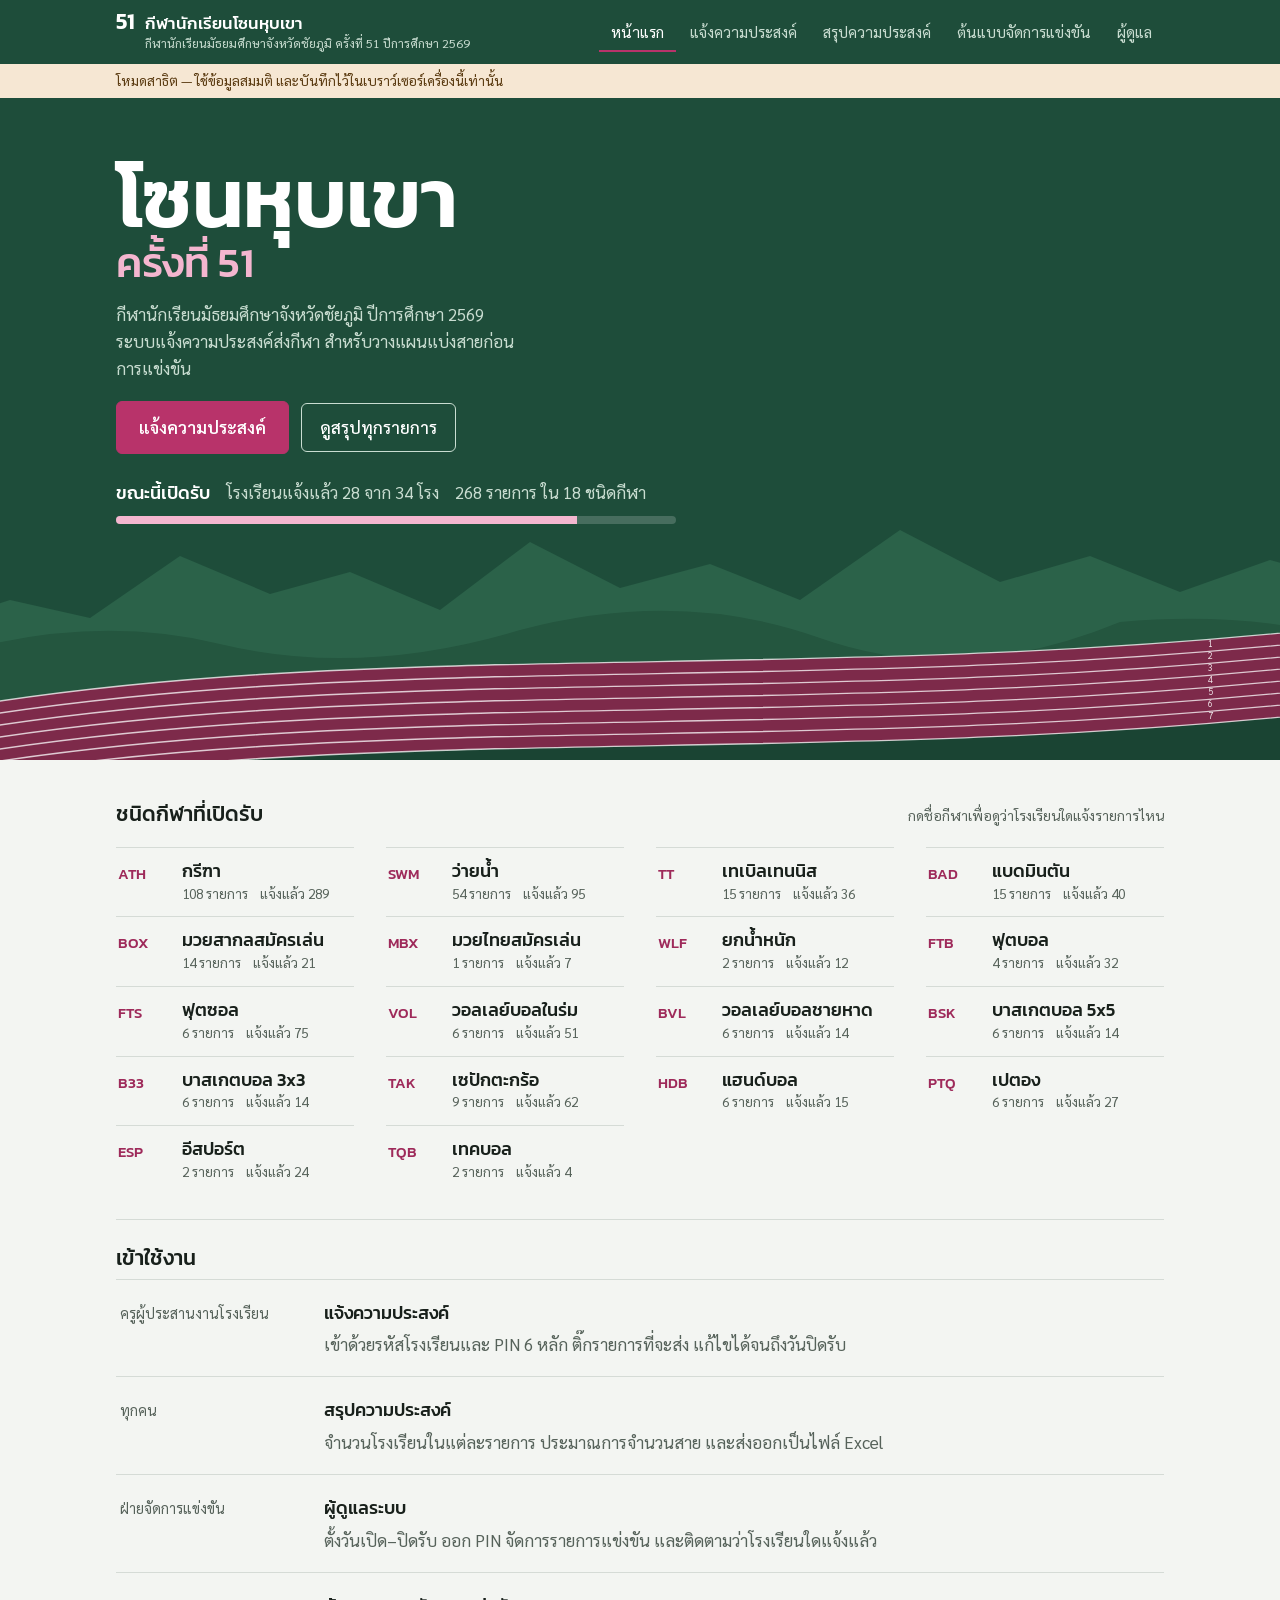
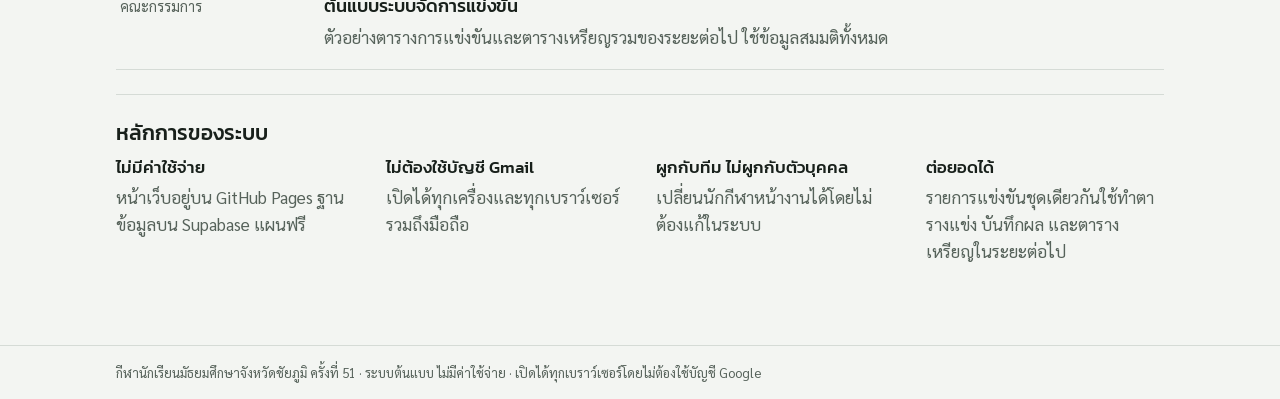
==== commit 74eaca3f: "Give the home page a sports identity - Full-width hero in valley green: "โซนหุบเขา ครั้งที่ 51" set " ====
--- a/index.html
+++ b/index.html
@@ -10,15 +10,50 @@
   <link rel="stylesheet" href="assets/css/style.css">
 </head>
 <body>
-  <main>
+  <main class="home">
+    <section class="hero" aria-labelledby="title">
+      <svg class="hero-art" viewBox="0 0 1440 300" preserveAspectRatio="xMidYMax slice" aria-hidden="true" focusable="false">
+        <path class="ridge-far" d="M0 170 L90 140 L170 158 L260 96 L350 134 L430 112 L520 150 L610 82 L700 128 L790 104 L880 140 L980 70 L1080 122 L1170 96 L1260 132 L1350 100 L1440 124 V300 H0Z"/>
+        <path class="ridge-mid" d="M0 204 Q160 150 300 184 T600 170 Q760 128 900 178 T1200 162 Q1330 150 1440 182 V300 H0Z"/>
+        <path class="ridge-near" d="M0 248 Q360 212 720 238 T1440 228 V300 H0Z"/>
+        <path class="track" d="M-40 262 C420 168 900 232 1480 160 L1480 244 C900 316 420 252 -40 346 Z"/>
+        <g class="lanes" fill="none">
+          <path d="M-40 262 C420 168 900 232 1480 160"/>
+          <path d="M-40 274 C420 180 900 244 1480 172"/>
+          <path d="M-40 286 C420 192 900 256 1480 184"/>
+          <path d="M-40 298 C420 204 900 268 1480 196"/>
+          <path d="M-40 310 C420 216 900 280 1480 208"/>
+          <path d="M-40 322 C420 228 900 292 1480 220"/>
+          <path d="M-40 334 C420 240 900 304 1480 232"/>
+          <path d="M-40 346 C420 252 900 316 1480 244"/>
+        </g>
+        <g class="lane-no">
+          <text x="1290" y="186.9">1</text><text x="1290" y="198.9">2</text><text x="1290" y="210.9">3</text><text x="1290" y="222.9">4</text><text x="1290" y="234.9">5</text><text x="1290" y="246.9">6</text><text x="1290" y="258.9">7</text>
+        </g>
+      </svg>
+      <div class="wrap hero-inner">
+        <h1 id="title"><span class="hero-name">โซนหุบเขา</span> <span class="hero-no">ครั้งที่ 51</span></h1>
+        <p class="hero-sub">กีฬานักเรียนมัธยมศึกษาจังหวัดชัยภูมิ ปีการศึกษา 2569
+          <br>ระบบแจ้งความประสงค์ส่งกีฬา สำหรับวางแผนแบ่งสายก่อนการแข่งขัน</p>
+        <div class="row hero-actions">
+          <a class="btn hero-primary" href="survey.html">แจ้งความประสงค์</a>
+          <a class="btn hero-secondary" href="summary.html">ดูสรุปทุกรายการ</a>
+        </div>
+        <div class="hero-status">
+          <div class="status-line" id="status"></div>
+          <div class="progress" id="progress" role="img"><span style="width:0"></span></div>
+        </div>
+      </div>
+    </section>
+
     <div class="wrap">
-      <div class="page-head">
-        <h1 id="title">แจ้งความประสงค์ส่งกีฬา โซนหุบเขา ครั้งที่ 51</h1>
-        <p>โรงเรียนแจ้งล่วงหน้าว่าจะส่งกีฬาใด ประเภทใด รุ่นอายุใด เพื่อให้ฝ่ายจัดการแข่งขันแบ่งสายแบบคร่าวๆ
-           ระยะนี้ยังไม่ส่งรายชื่อนักกีฬา เปลี่ยนตัวผู้เล่นหน้างานได้ตามปกติ</p>
-        <div class="status-line" id="status"></div>
-        <div class="progress" id="progress" role="img"><span style="width:0"></span></div>
-      </div>
+      <section class="section" aria-labelledby="sports-h">
+        <div class="row between" style="align-items:baseline">
+          <h2 id="sports-h">ชนิดกีฬาที่เปิดรับ</h2>
+          <p class="small muted" style="margin:0">กดชื่อกีฬาเพื่อดูว่าโรงเรียนใดแจ้งรายการไหน</p>
+        </div>
+        <ol class="roster" id="roster"></ol>
+      </section>
 
       <section class="section" aria-labelledby="menu-h">
         <h2 id="menu-h">เข้าใช้งาน</h2>
@@ -79,6 +114,20 @@
           <span>โรงเรียนแจ้งแล้ว ${submitted} จาก ${total} โรง</span>
           <span class="muted">${events} รายการ ใน ${sports} ชนิดกีฬา</span>
           ${closeText ? `<span class="muted">${esc(closeText)}</span>` : ''}`;
+        // สูจิบัตรชนิดกีฬา: รหัส ชื่อ จำนวนรายการ และจำนวนที่โรงเรียนแจ้ง
+        const openEvents = cat.events.filter((e) => e.active !== false);
+        const evSport = {};
+        openEvents.forEach((e) => { evSport[e.id] = e.sport_id; });
+        const perSport = {};
+        data.intents.forEach((r) => { const sp = evSport[r.event_id]; if (sp) perSport[sp] = (perSport[sp] || 0) + 1; });
+        document.getElementById('roster').innerHTML = cat.sports.filter((sp) => sp.active !== false).map((sp) => {
+          const n = openEvents.filter((e) => e.sport_id === sp.id).length;
+          return `<li><a href="summary.html?sport=${encodeURIComponent(sp.id)}">
+            <span class="r-code">${esc(sp.id)}</span>
+            <span class="r-name">${esc(sp.name)}</span>
+            <span class="r-meta"><span>${n} รายการ</span><span>แจ้งแล้ว ${perSport[sp.id] || 0}</span></span>
+          </a></li>`;
+        }).join('');
         const bar = document.getElementById('progress');
         bar.firstElementChild.style.width = (total ? (submitted / total) * 100 : 0) + '%';
         bar.setAttribute('aria-label', `โรงเรียนแจ้งแล้ว ${submitted} จาก ${total} โรง`);
--- a/assets/css/style.css
+++ b/assets/css/style.css
@@ -154,6 +154,62 @@
 .progress > span { display: block; height: 100%; background: var(--valley); }
 @media (prefers-color-scheme: dark) { .progress > span { background: var(--heat-5); } }
 
+/* ---------- หน้าแรก: หุบเขาและลู่วิ่ง ---------- */
+main.home { padding-top: 0; }
+main.home .section:first-of-type { padding-top: 32px; }
+.hero {
+  --ridge-far: #2b6249; --ridge-mid: #24563f; --ridge-near: #1a4433; --track: #7d2a4a;
+  --hero-accent: #f4b6cf;
+  position: relative; overflow: hidden; background: var(--valley); color: var(--valley-ink);
+  padding: 56px 0 236px; margin-bottom: 8px;
+}
+@media (prefers-color-scheme: dark) {
+  .hero { --ridge-far: #163626; --ridge-mid: #122e21; --ridge-near: #0b1f16; --track: #5c2038; }
+}
+.hero-art { position: absolute; left: 0; right: 0; bottom: 0; width: 100%; height: 300px; }
+.hero-art .ridge-far { fill: var(--ridge-far); }
+.hero-art .ridge-mid { fill: var(--ridge-mid); }
+.hero-art .ridge-near { fill: var(--ridge-near); }
+.hero-art .track { fill: var(--track); }
+.hero-art .lanes path { stroke: rgba(255, 255, 255, 0.75); stroke-width: 1.4; }
+.hero-art .lane-no text { fill: rgba(255, 255, 255, 0.85); font-family: var(--font-head); font-size: 9px; text-anchor: middle; }
+.hero-inner { position: relative; }
+.hero h1 { font-weight: 600; line-height: 1.05; margin: 0 0 16px; letter-spacing: -0.02em; }
+.hero-name { display: block; font-size: clamp(2.8rem, 8vw, 5.2rem); }
+.hero-no { display: block; font-size: clamp(1.6rem, 4.2vw, 2.6rem); font-weight: 500; color: var(--hero-accent); letter-spacing: -0.01em; }
+.hero-sub { color: var(--valley-sub); font-size: 1.05rem; max-width: 52ch; margin-bottom: 20px; }
+.hero-actions { margin-bottom: 24px; }
+.hero .btn.hero-primary { background: var(--krachiao); border-color: var(--krachiao); color: #fff; font-size: 1.05rem; padding: 12px 22px; }
+.hero .btn.hero-secondary { background: transparent; border-color: var(--valley-sub); color: var(--valley-ink); font-weight: 500; }
+@media (prefers-color-scheme: dark) { .hero .btn.hero-primary { color: var(--krachiao-ink); } }
+.hero a:focus-visible { outline-color: var(--valley-ink); }
+.hero-status { max-width: 560px; }
+.hero-status .status-line { color: var(--valley-sub); }
+.hero-status .status-line strong { color: var(--valley-ink); }
+.hero-status .muted { color: var(--valley-sub); }
+.hero-status .progress { background: rgba(255, 255, 255, 0.18); }
+.hero-status .progress > span { background: var(--hero-accent); }
+@media (max-width: 640px) {
+  .hero { padding: 36px 0 150px; }
+  .hero-art { height: 190px; }
+}
+
+/* สูจิบัตรชนิดกีฬา */
+.roster { list-style: none; margin: 12px 0 0; padding: 0; display: grid; grid-template-columns: repeat(auto-fill, minmax(230px, 1fr)); column-gap: 32px; }
+.roster li { border-top: 1px solid var(--rule); }
+.roster a { display: grid; grid-template-columns: 52px 1fr; gap: 0 12px; padding: 12px 2px; text-decoration: none; color: var(--ink); }
+.roster .r-code { grid-row: span 2; font-family: var(--font-head); font-weight: 500; font-size: 0.95rem; color: var(--krachiao-text); padding-top: 2px; }
+.roster .r-name { font-family: var(--font-head); font-weight: 500; font-size: 1.1rem; line-height: 1.3; }
+.roster .r-meta { display: flex; gap: 12px; font-size: 0.85rem; color: var(--muted); }
+@media (max-width: 640px) {
+  .roster { grid-template-columns: 1fr 1fr; column-gap: 16px; }
+  .roster a { grid-template-columns: 1fr; padding: 10px 2px; }
+  .roster .r-code { grid-row: auto; font-size: 0.8rem; padding: 0; }
+  .roster .r-name { font-size: 1rem; }
+  .roster .r-meta { flex-direction: column; gap: 0; font-size: 0.8rem; }
+}
+.roster a:hover .r-name { text-decoration: underline; text-decoration-color: var(--krachiao); text-underline-offset: 4px; }
+
 /* เมนูหน้าแรก: รายการตามบทบาท ไม่ใช่การ์ดเท่ากัน */
 .menu-list { list-style: none; margin: 0; padding: 0; border-top: 1px solid var(--rule); }
 .menu-list li { border-bottom: 1px solid var(--rule); }
